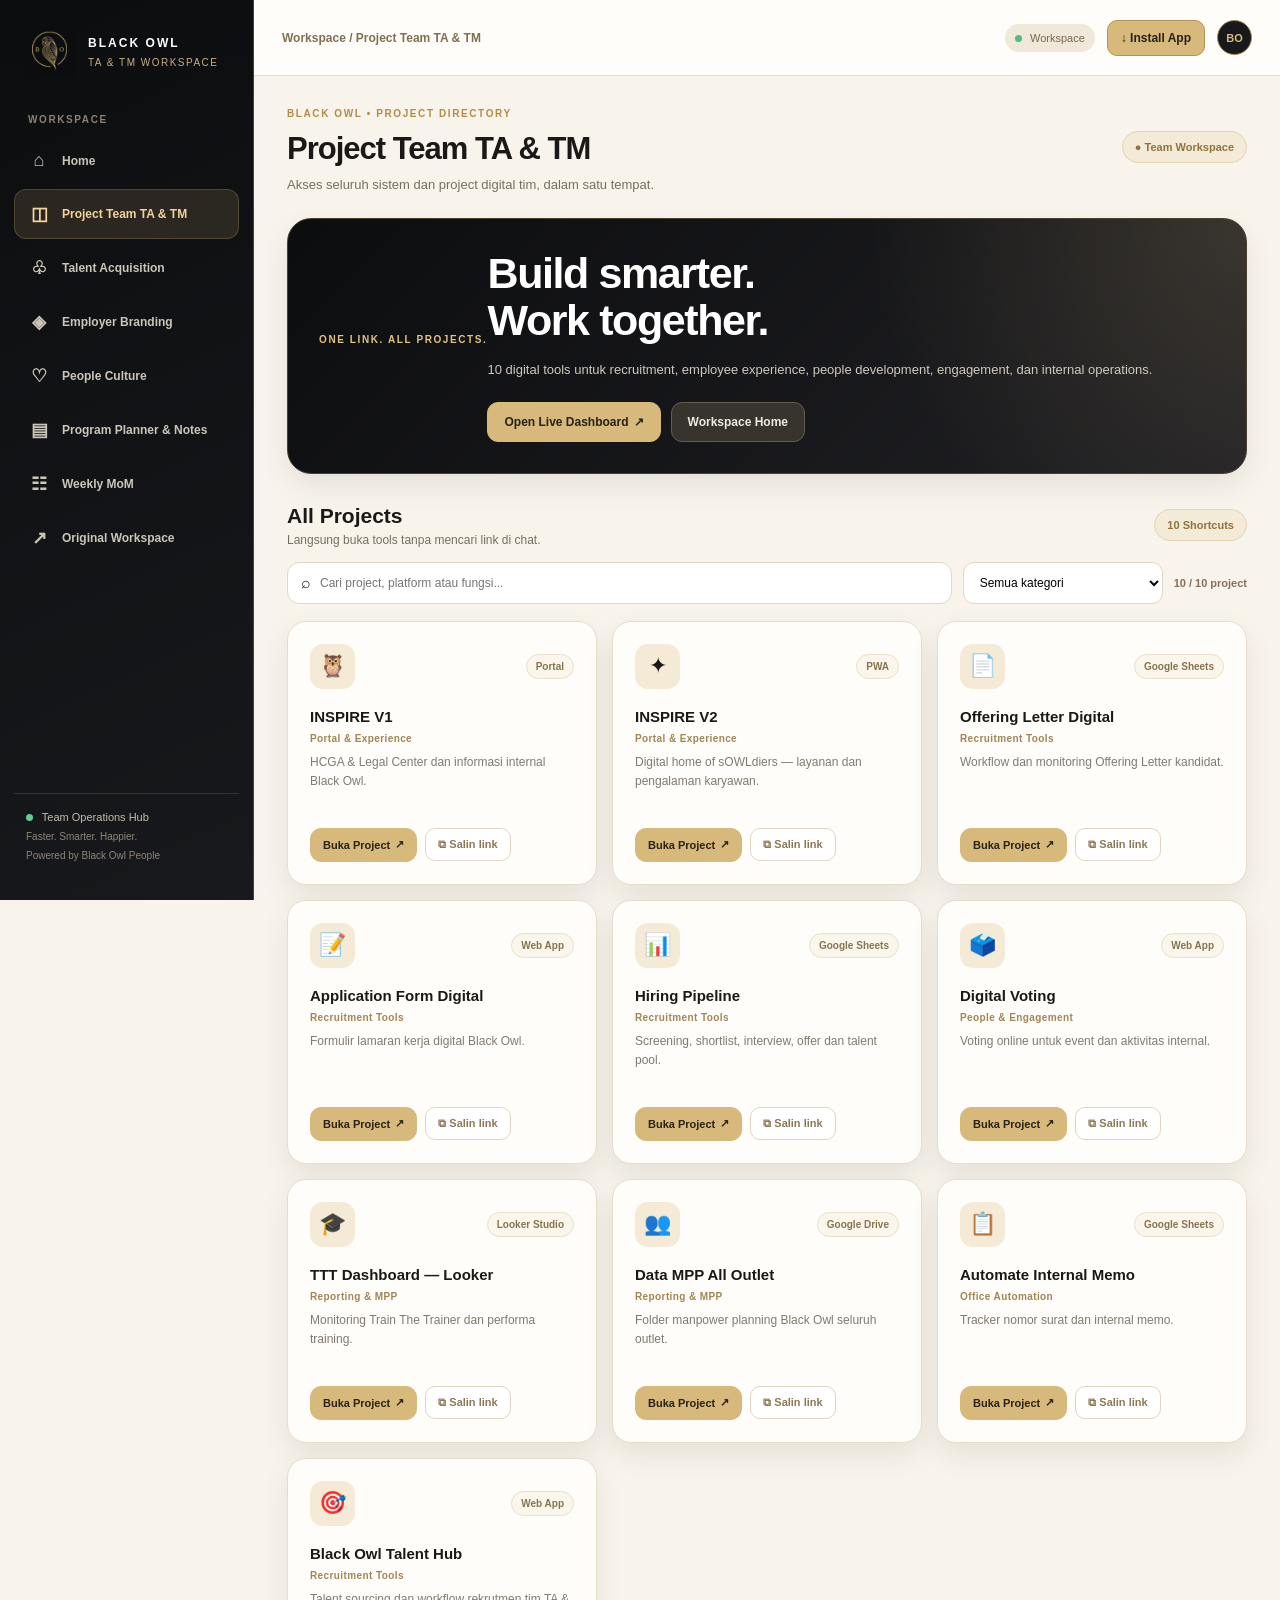
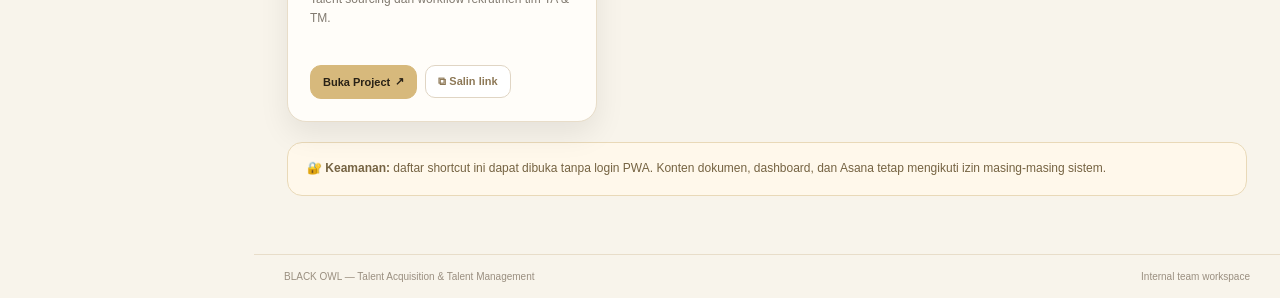
==== index.html @ 55365d6f "Deploy installable Black Owl TA & TM PWA with Project Hub and INSPIRE styling" ====
<!doctype html>
<html lang="id">
<head>
  <meta charset="utf-8">
  <meta name="viewport" content="width=device-width,initial-scale=1,viewport-fit=cover">
  <meta name="theme-color" content="#0C0D0F">
  <meta name="description" content="Black Owl TA & TM — Projects, Dashboard, People & Team Workspace">
  <meta name="robots" content="noindex,nofollow,noarchive">
  <meta name="apple-mobile-web-app-capable" content="yes">
  <meta name="apple-mobile-web-app-status-bar-style" content="black-translucent">
  <meta name="apple-mobile-web-app-title" content="TA & TM">
  <meta name="mobile-web-app-capable" content="yes">
  <title>TA & TM Workspace | Black Owl</title>
  <link rel="manifest" href="./manifest.webmanifest">
  <link rel="icon" type="image/png" sizes="192x192" href="./icon-192.png">
  <link rel="apple-touch-icon" sizes="180x180" href="./icon-180.png">
  <link rel="stylesheet" href="./styles.css">
  <script src="./config.js" defer></script>
  <script src="./app.js" defer></script>
</head>
<body>
  <div id="splash" class="splash" aria-live="polite">
    <img src="./icon-192.png" alt="Black Owl">
    <strong>BLACK OWL</strong>
    <span>TA & TM WORKSPACE</span>
    <div class="splash-loading" aria-hidden="true"></div>
  </div>
  <div id="app" class="app" hidden>
    <aside class="sidebar" aria-label="Navigasi utama">
      <div class="side-brand"><img src="./icon-64.png" alt="Logo Black Owl"><div><strong>BLACK OWL</strong><span>TA & TM WORKSPACE</span></div></div>
      <div class="side-label">WORKSPACE</div>
      <nav id="sideMenu"></nav>
      <div class="side-footer">
        <div class="side-footer-brand"><span class="status-dot"></span> Team Operations Hub</div>
        <small>Faster. Smarter. Happier.</small>
        <small>Powered by Black Owl People</small>
      </div>
    </aside>
    <div class="main-layout">
      <header class="topbar">
        <div class="mobile-title"><img src="./icon-64.png" alt=""><strong>BLACK OWL <em>TA & TM</em></strong></div>
        <div class="breadcrumb" id="breadcrumb">Workspace / Project Team TA & TM</div>
        <div class="header-actions">
          <span class="live-indicator"><span></span> Workspace</span>
          <button type="button" id="installBtn" class="install-button" hidden>↓ Install App</button>
          <button type="button" id="moreBtn" class="circle-button mobile-only" aria-label="Buka semua menu">☰</button>
          <span class="header-avatar" aria-label="Black Owl">BO</span>
        </div>
      </header>
      <main id="content" tabindex="-1"></main>
      <footer class="desktop-footer"><span>BLACK OWL — Talent Acquisition & Talent Management</span><span>Internal team workspace</span></footer>
    </div>
  </div>
  <nav class="bottom-nav" id="bottomNav" aria-label="Navigasi mobile" hidden></nav>
  <div class="mobile-backdrop" id="mobileBackdrop" hidden></div>
  <div class="mobile-drawer" id="mobileDrawer" aria-label="Semua menu" hidden><div class="drawer-head"><b>Menu Workspace</b><button id="closeDrawer" aria-label="Tutup menu">✕</button></div><nav id="drawerMenu"></nav></div>
  <div id="toast" class="toast" hidden role="status"></div>
</body>
</html>
---- styles.css ----
:root{--black:#0c0d0f;--black2:#17191c;--gold:#d7b97c;--gold2:#b89350;--cream:#f8f4eb;--white:#fffdf9;--text:#1a1917;--muted:#756e63;--line:#e8ddc9;--shadow:0 12px 30px rgba(15,14,10,.08);--radius:18px}
*{box-sizing:border-box}
html,body{margin:0;min-height:100%;background:var(--cream);color:var(--text);font-family:Inter,Arial,Helvetica,sans-serif}
[hidden]{display:none!important}button,input,select{font:inherit}button{cursor:pointer}a{color:inherit;text-decoration:none}
button:focus-visible,a:focus-visible,input:focus-visible,select:focus-visible{outline:2px solid var(--gold2);outline-offset:2px}
.app{display:flex;min-height:100vh}
.sidebar{background:linear-gradient(155deg,#0c0d0f,#17191c);width:254px;min-width:254px;color:#fff;display:flex;flex-direction:column;position:sticky;top:0;height:100vh;padding:22px 14px;border-right:1px solid #4c4230}
.side-brand{display:flex;align-items:center;gap:12px;padding:4px 10px 28px}
.side-brand img{width:52px;height:52px;object-fit:contain}
.side-brand strong{display:block;font-size:12px;font-weight:850;letter-spacing:.17em}
.side-brand span{display:block;font-size:10px;letter-spacing:.15em;color:#c6af82;margin-top:7px}
.side-label{color:#8d8271;font-size:10px;font-weight:bold;letter-spacing:.16em;padding:8px 14px 11px}
#sideMenu,#drawerMenu{display:grid;gap:4px}
.nav-link{width:100%;border:1px solid transparent;display:flex;gap:13px;align-items:center;text-align:left;background:none;border-radius:12px;color:#cbc6b8;padding:13px 14px;font-weight:650;font-size:12px}
.nav-link .symbol{font-size:18px;width:20px;text-align:center}
.nav-link:hover,.nav-link.active{background:rgba(215,185,124,.14);border-color:rgba(215,185,124,.22);color:#fff}
.nav-link.active{color:#f2d49c}
.side-footer{margin-top:auto;border-top:1px solid #39332a;padding:17px 12px;color:#c7bda6;display:grid;gap:8px;font-size:11px}
.side-footer small{font-size:10px;color:#8f8679}.status-dot{display:inline-block;width:7px;height:7px;border-radius:50%;background:#60cc91;margin-right:6px}
.main-layout{flex:1;min-width:0;display:flex;flex-direction:column}
.topbar{height:76px;position:sticky;top:0;z-index:30;display:flex;align-items:center;justify-content:space-between;padding:0 28px;gap:16px;background:rgba(255,253,249,.96);backdrop-filter:blur(12px);border-bottom:1px solid var(--line)}
.breadcrumb{color:#806f52;font-size:12px;font-weight:700}
.header-actions{display:flex;align-items:center;gap:12px}
.live-indicator{font-size:11px;color:#78694e;background:#f0e8d9;border-radius:99px;padding:8px 10px}
.live-indicator span{display:inline-block;width:7px;height:7px;background:#4bbd85;border-radius:50%;margin-right:5px}
.install-button{border:1px solid #b49251;background:#d7b97c;color:#282117;padding:10px 13px;border-radius:10px;font-size:12px;font-weight:800}
.header-avatar{background:#17191c;color:var(--gold);border:1px solid #aa8a53;border-radius:50%;width:35px;height:35px;display:grid;place-items:center;font-size:11px;font-weight:800}
#content{width:100%;max-width:1440px;margin:0 auto;padding:32px 33px 58px;min-height:calc(100vh - 140px)}
.section-cap{color:#b28b46;font-size:10px;font-weight:900;letter-spacing:.16em;margin:0 0 12px}
.page-heading{display:flex;align-items:start;justify-content:space-between;gap:20px;margin-bottom:22px}
.page-title{font-size:31px;margin:0 0 8px;letter-spacing:-1px}
.page-copy{margin:0;color:var(--muted);font-size:13px;line-height:1.6}
.tag{color:#91733a;background:#f3ead8;border:1px solid #e4d4b2;font-size:11px;padding:9px 12px;border-radius:99px;white-space:nowrap;font-weight:800}
.hero{background:radial-gradient(circle at 100% 0%,rgba(215,185,124,.16),transparent 38%),linear-gradient(135deg,#0c0d0f,#202024);border-radius:24px;border:1px solid #4a4030;padding:31px;color:#fff;box-shadow:var(--shadow);min-height:225px;display:flex;align-items:center}
.hero .section-cap{color:#e2c383}.hero h1{font-size:clamp(29px,3.8vw,43px);line-height:1.09;letter-spacing:-1.4px;margin:0 0 15px}.hero p{color:#cfc9bd;line-height:1.65;font-size:13px;max-width:690px;margin:0}
.hero-actions{display:flex;flex-wrap:wrap;gap:10px;margin-top:22px}
.button{display:inline-flex;align-items:center;justify-content:center;gap:5px;border:1px solid transparent;border-radius:11px;padding:12px 16px;font-size:12px;font-weight:800;min-height:40px}
.button.primary{color:#282116;background:var(--gold);border-color:var(--gold)}
.button.primary:hover{background:#eacb91}
.button.secondary{color:#f2eadf;background:#37342d;border-color:#675d4e}
.button.light{background:#f1e6d0;color:#624d27;border-color:#e0cfae}
.button.flat{background:#fff;border-color:#ded5c5;color:#6c5836}
.button.small{padding:9px 12px;font-size:11px;min-height:34px}
.block-title{display:flex;align-items:center;justify-content:space-between;gap:20px;margin:30px 0 15px}.block-title h2{font-size:21px;margin:0 0 5px}.block-title p{color:var(--muted);font-size:12px;margin:0}
.project-grid{display:grid;grid-template-columns:repeat(3,minmax(0,1fr));gap:15px}
.project-card,.module-card{background:var(--white);border:1px solid var(--line);border-radius:19px;box-shadow:var(--shadow)}
.project-card{padding:22px;display:flex;flex-direction:column;min-height:264px}
.project-head{display:flex;align-items:center;justify-content:space-between;gap:12px}.project-icon,.mod-icon{width:45px;height:45px;border-radius:13px;background:#f4ead5;display:grid;place-items:center;font-size:22px}
.project-type{font-size:10px;font-weight:800;border:1px solid #eadfca;border-radius:99px;color:#87744e;padding:6px 9px;background:#fbf6ec}
.project-card h3{font-size:15px;margin:18px 0 6px;line-height:1.35}
.project-meta{font-size:10px;color:#a18554;font-weight:800;letter-spacing:.04em}
.project-card p{font-size:12px;line-height:1.6;color:#817a70;flex:1;margin:9px 0 17px}
.project-actions{display:flex;align-items:center;gap:8px;flex-wrap:wrap}
.copy-btn{border:1px solid #e0d5c4;background:#fff;border-radius:10px;padding:9px 12px;font-weight:700;color:#8d7856;font-size:11px}
.module-grid{display:grid;grid-template-columns:repeat(2,minmax(0,1fr));gap:14px}
.module-card{text-align:left;padding:22px;min-height:185px;transition:transform .15s,border-color .15s}
.module-card:hover,.project-card:hover{border-color:#cba56c}
.module-card h3{font-size:16px;margin:15px 0 8px}.module-card p{font-size:12px;color:#817a70;margin:0 0 15px}.mod-foot{font-size:11px;color:#b28b46;font-weight:800}
.filterbar{display:flex;align-items:center;gap:11px;flex-wrap:wrap;margin-bottom:17px}
.search-wrap{display:flex;align-items:center;gap:9px;background:#fff;border:1px solid #e1d7c8;border-radius:12px;padding:0 13px;flex:1;min-width:220px}
.search-wrap input{width:100%;border:0;background:none;padding:13px 0;outline:0;font-size:12px}
#categoryFilter{border:1px solid #e1d7c8;background:#fff;border-radius:11px;padding:12px;font-size:12px;min-width:200px}
#filterCount{color:#83715a;font-size:11px;font-weight:800}
.info-band{padding:16px 19px;border:1px solid #e9d9b8;border-radius:15px;background:#fff8eb;color:#756342;font-size:12px;line-height:1.65;margin-top:20px}
.embed-card{background:#fff;border:1px solid var(--line);border-radius:18px;overflow:hidden;box-shadow:var(--shadow)}
.embed-bar{display:flex;justify-content:space-between;align-items:center;gap:13px;flex-wrap:wrap;padding:14px 18px;border-bottom:1px solid var(--line)}
.embed-actions{display:flex;gap:9px;flex-wrap:wrap}
.embed-shell{overflow-x:auto;background:#141518}.embed-shell iframe{width:100%;min-width:900px;height:850px;border:0;display:block}
.embed-note{padding:13px 18px;font-size:11px;color:#847765;line-height:1.6}
.launch-card{max-width:920px;padding:34px;background:#fff;border:1px solid var(--line);border-radius:22px;box-shadow:var(--shadow)}
.launch-icon{font-size:37px;width:68px;height:68px;background:#f3ead7;border-radius:20px;display:grid;place-items:center}
.launch-card h2{font-size:27px;margin:10px 0}.launch-card p{line-height:1.7;color:#756e63;font-size:13px}.launch-meta{border-top:1px solid var(--line);padding-top:16px;margin-top:22px;color:#8b7b60;font-size:11px}
.empty-card{grid-column:1/-1;padding:35px;text-align:center;color:#7c7465;border:1px dashed #d3c6b4;border-radius:17px}
.desktop-footer{padding:16px 30px;color:#9a8f80;display:flex;justify-content:space-between;font-size:10px;border-top:1px solid var(--line)}
.bottom-nav,.mobile-backdrop,.mobile-drawer,.mobile-title,.mobile-only{display:none}
.toast{position:fixed;bottom:22px;left:50%;transform:translateX(-50%);z-index:100;background:#17191c;color:#fff;border:1px solid #b89d62;border-radius:12px;padding:12px 17px;font-size:12px;box-shadow:0 10px 25px #0003}
.splash{position:fixed;z-index:999;inset:0;background:#0c0d0f;color:#fff;display:flex;align-items:center;justify-content:center;flex-direction:column;gap:13px}
.splash img{width:90px;height:90px;object-fit:contain}.splash strong{font-size:25px;letter-spacing:.24em}.splash span{color:#c4ae82;font-size:12px;letter-spacing:.23em}
.splash-loading{height:22px;width:22px;border-radius:50%;border:2px solid #4a402e;border-top-color:#d7b97c;animation:spin .8s linear infinite}
@keyframes spin{to{transform:rotate(360deg)}}
@media(max-width:1160px){.project-grid{grid-template-columns:repeat(2,minmax(0,1fr))}}
@media(max-width:850px){
 .sidebar{display:none}.topbar{height:62px;padding:0 15px}.breadcrumb,.live-indicator,.header-avatar{display:none}
 .mobile-title{display:flex;align-items:center;gap:9px}.mobile-title img{width:34px;height:34px}.mobile-title strong{font-size:12px}.mobile-title em{font-style:normal;color:#b08b4b}
 .mobile-only{display:inline-grid;place-items:center;border:1px solid #ded0bc;border-radius:10px;padding:10px;background:#f5ecdc}
 #content{padding:20px 15px 110px}.page-title{font-size:25px}.page-heading{flex-direction:column;gap:8px}
 .hero{padding:25px 19px;border-radius:20px;min-height:210px}.hero h1{font-size:31px}
 .project-grid{grid-template-columns:1fr}.module-grid{grid-template-columns:1fr}.project-card{min-height:230px}
 .bottom-nav{display:flex;position:fixed;z-index:50;left:0;right:0;bottom:0;background:rgba(255,253,249,.97);border-top:1px solid var(--line);height:calc(66px + env(safe-area-inset-bottom,0px));padding:5px 3px env(safe-area-inset-bottom,0px)}
 .bottom-item{flex:1;background:none;border:none;color:#857c70;font-size:9px;font-weight:800;border-radius:10px}
 .bottom-item.active{background:#f3e8d0;color:#533e22}.b-icon{font-size:21px;display:block;margin-bottom:3px}
 .mobile-backdrop{position:fixed;z-index:60;inset:0;background:rgba(0,0,0,.54)}
 .mobile-drawer{position:fixed;z-index:65;right:0;top:0;bottom:0;width:min(320px,88vw);padding:22px 14px;background:#0e1012;color:#fff;box-shadow:-15px 0 60px #0005;overflow:auto}
 .drawer-head{display:flex;align-items:center;justify-content:space-between;padding:0 12px 15px;border-bottom:1px solid #37322b;margin-bottom:10px}
 .drawer-head button{background:#28231c;border:0;color:#fff;padding:10px 12px;border-radius:10px}
 .desktop-footer{display:none}.embed-shell iframe{min-width:750px}
}
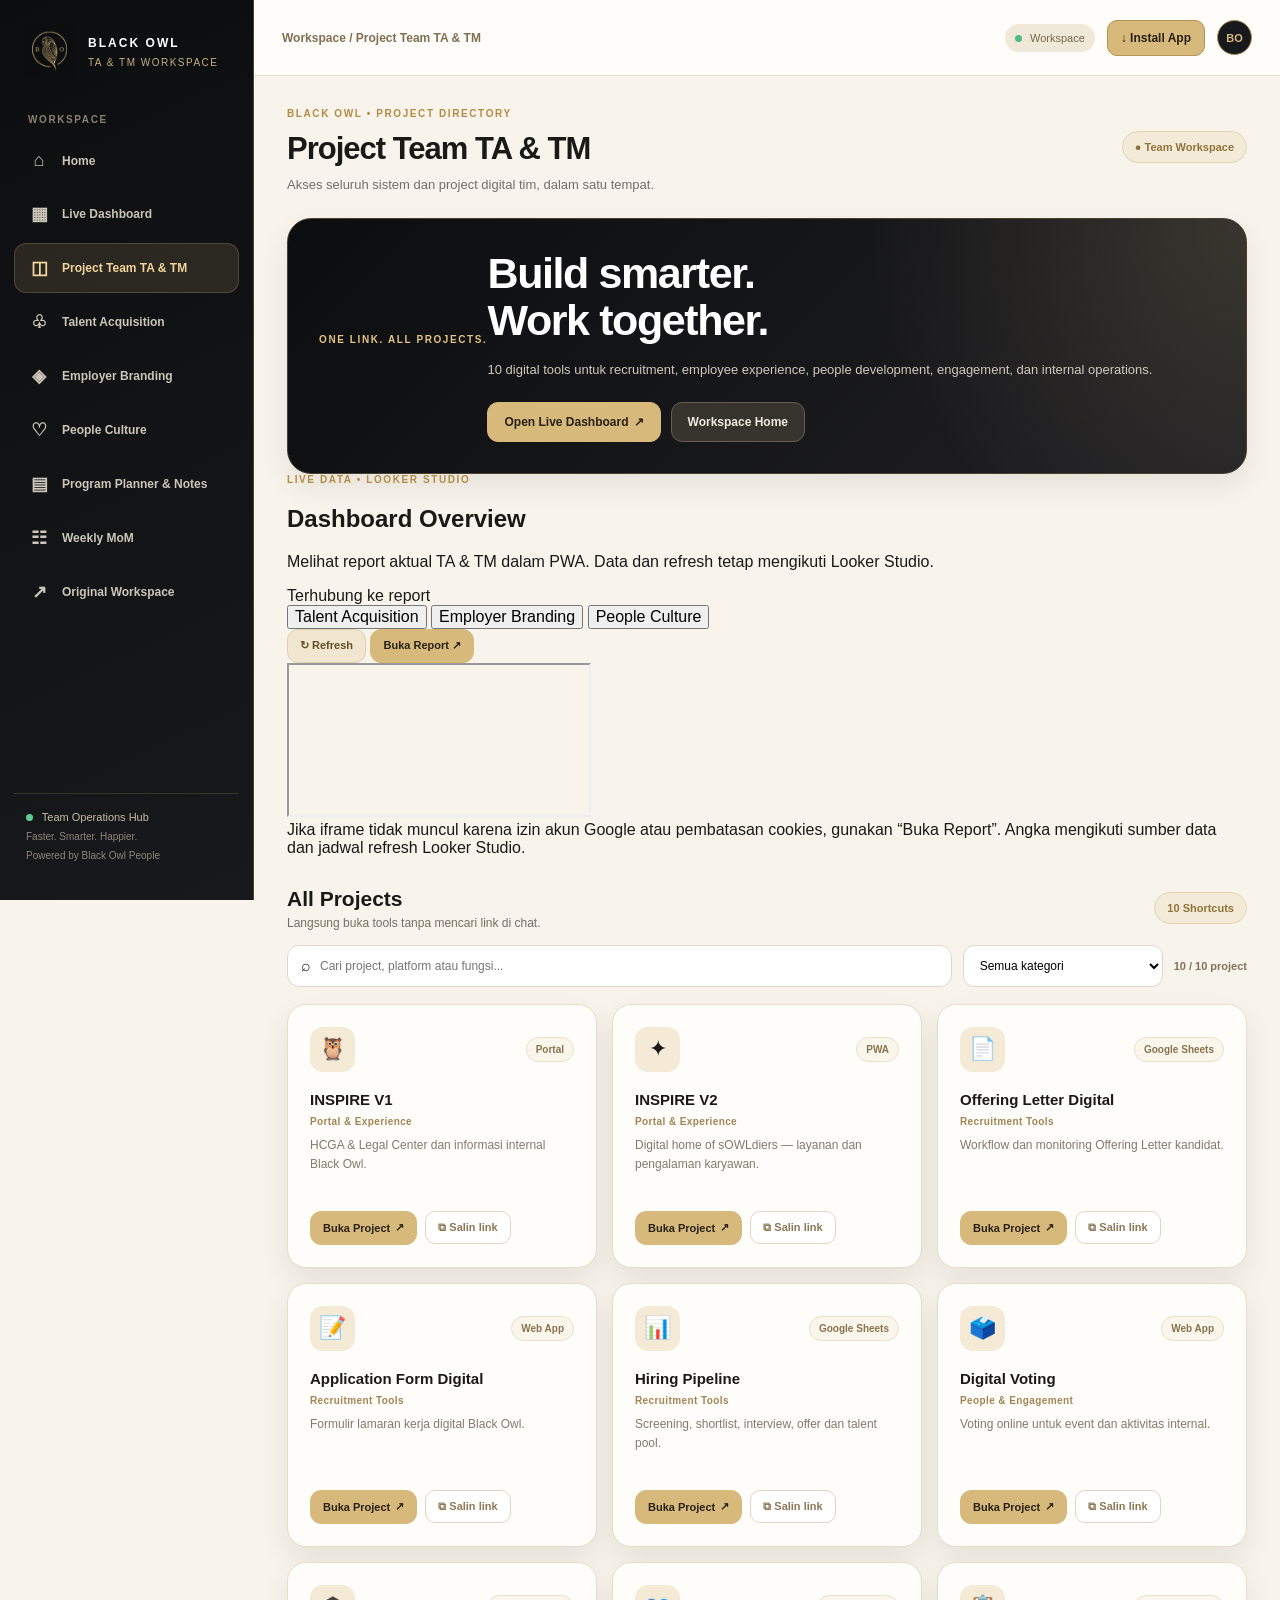
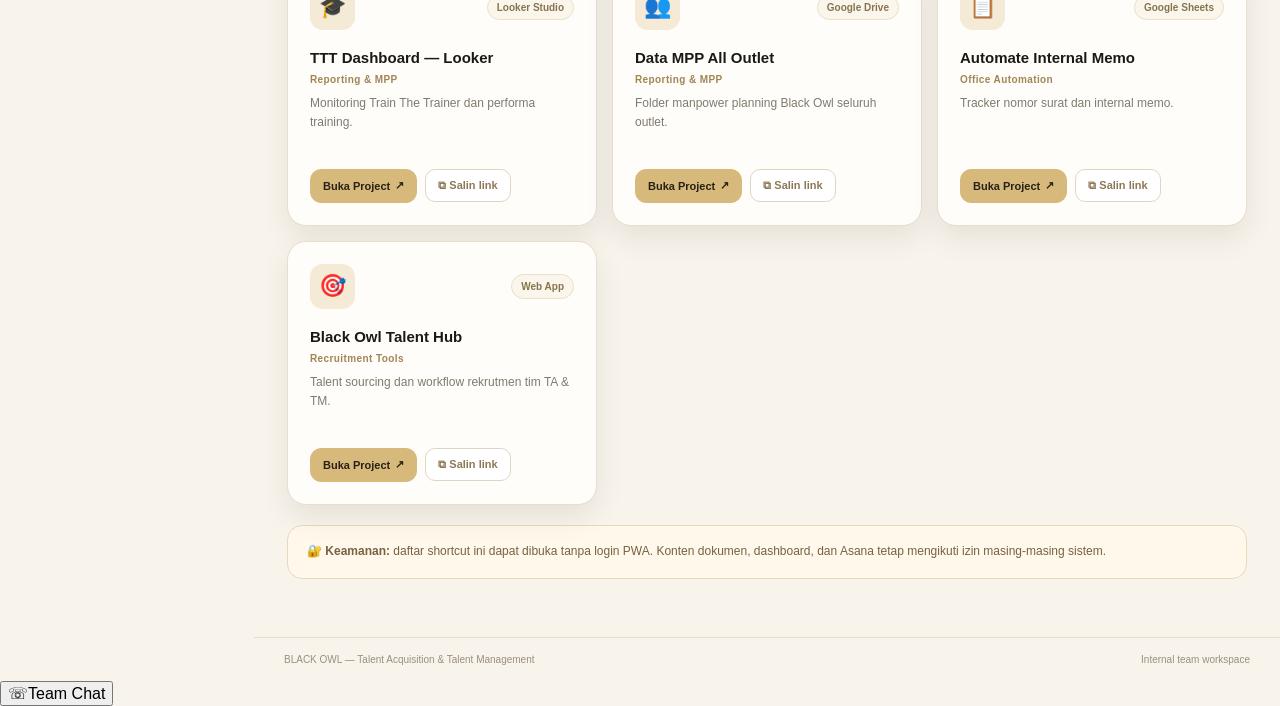
==== commit fe3a6d72: "Add floating messenger-style chat panel to Black Owl PWA" ====
--- a/index.html
+++ b/index.html
@@ -55,5 +55,26 @@
   <div class="mobile-backdrop" id="mobileBackdrop" hidden></div>
   <div class="mobile-drawer" id="mobileDrawer" aria-label="Semua menu" hidden><div class="drawer-head"><b>Menu Workspace</b><button id="closeDrawer" aria-label="Tutup menu">✕</button></div><nav id="drawerMenu"></nav></div>
   <div id="toast" class="toast" hidden role="status"></div>
+  <button id="chatLauncher" type="button" class="chat-launcher" aria-controls="chatPanel" aria-expanded="false" aria-label="Buka TA & TM Team Chat">
+    <span class="chat-bubble-icon" aria-hidden="true">☏</span><span>Team Chat</span>
+  </button>
+  <section id="chatPanel" class="chat-panel" aria-label="TA & TM Team Chat" hidden>
+    <header class="chat-panel-head">
+      <div class="chat-panel-title"><span class="chat-mini-logo">BO</span><div><b>TA & TM Team Chat</b><small id="chatStatus">Memeriksa koneksi...</small></div></div>
+      <button type="button" id="chatClose" aria-label="Tutup Chat">✕</button>
+    </header>
+    <div id="chatNotConfigured" class="chat-not-configured" hidden>
+      <div class="chat-empty-icon">✉</div>
+      <h3>Team Chat siap dipasang</h3>
+      <p>Mini chat sudah ada di PWA. Untuk saling mengirim pesan antaranggota tim, aktifkan Google Apps Script Team Chat terlebih dahulu.</p>
+      <p class="chat-small">Panduan konfigurasi tersedia di folder <b>chat-backend</b> pada repository GitHub.</p>
+      <a href="https://github.com/boyhcblackowl-coder/BlackOwl-TATM-PWA/tree/main/chat-backend" target="_blank" rel="noopener noreferrer">Lihat panduan aktivasi ↗</a>
+    </div>
+    <iframe id="chatFrame" class="chat-iframe" title="Black Owl TA & TM Team Chat" loading="lazy" hidden></iframe>
+    <div class="chat-panel-footer">
+      <small>Pesan tersimpan di Google Sheets setelah backend diaktifkan.</small>
+      <a id="chatOpen" href="#" target="_blank" rel="noopener noreferrer" hidden>Buka Chat ↗</a>
+    </div>
+  </section>
 </body>
 </html>
--- a/styles.css
+++ b/styles.css
@@ -96,3 +96,5 @@
  .drawer-head button{background:#28231c;border:0;color:#fff;padding:10px 12px;border-radius:10px}
  .desktop-footer{display:none}.embed-shell iframe{min-width:750px}
 }
+
+@media(max-width:850px){.mobile-backdrop:not([hidden]){display:block}.mobile-drawer:not([hidden]){display:block}}
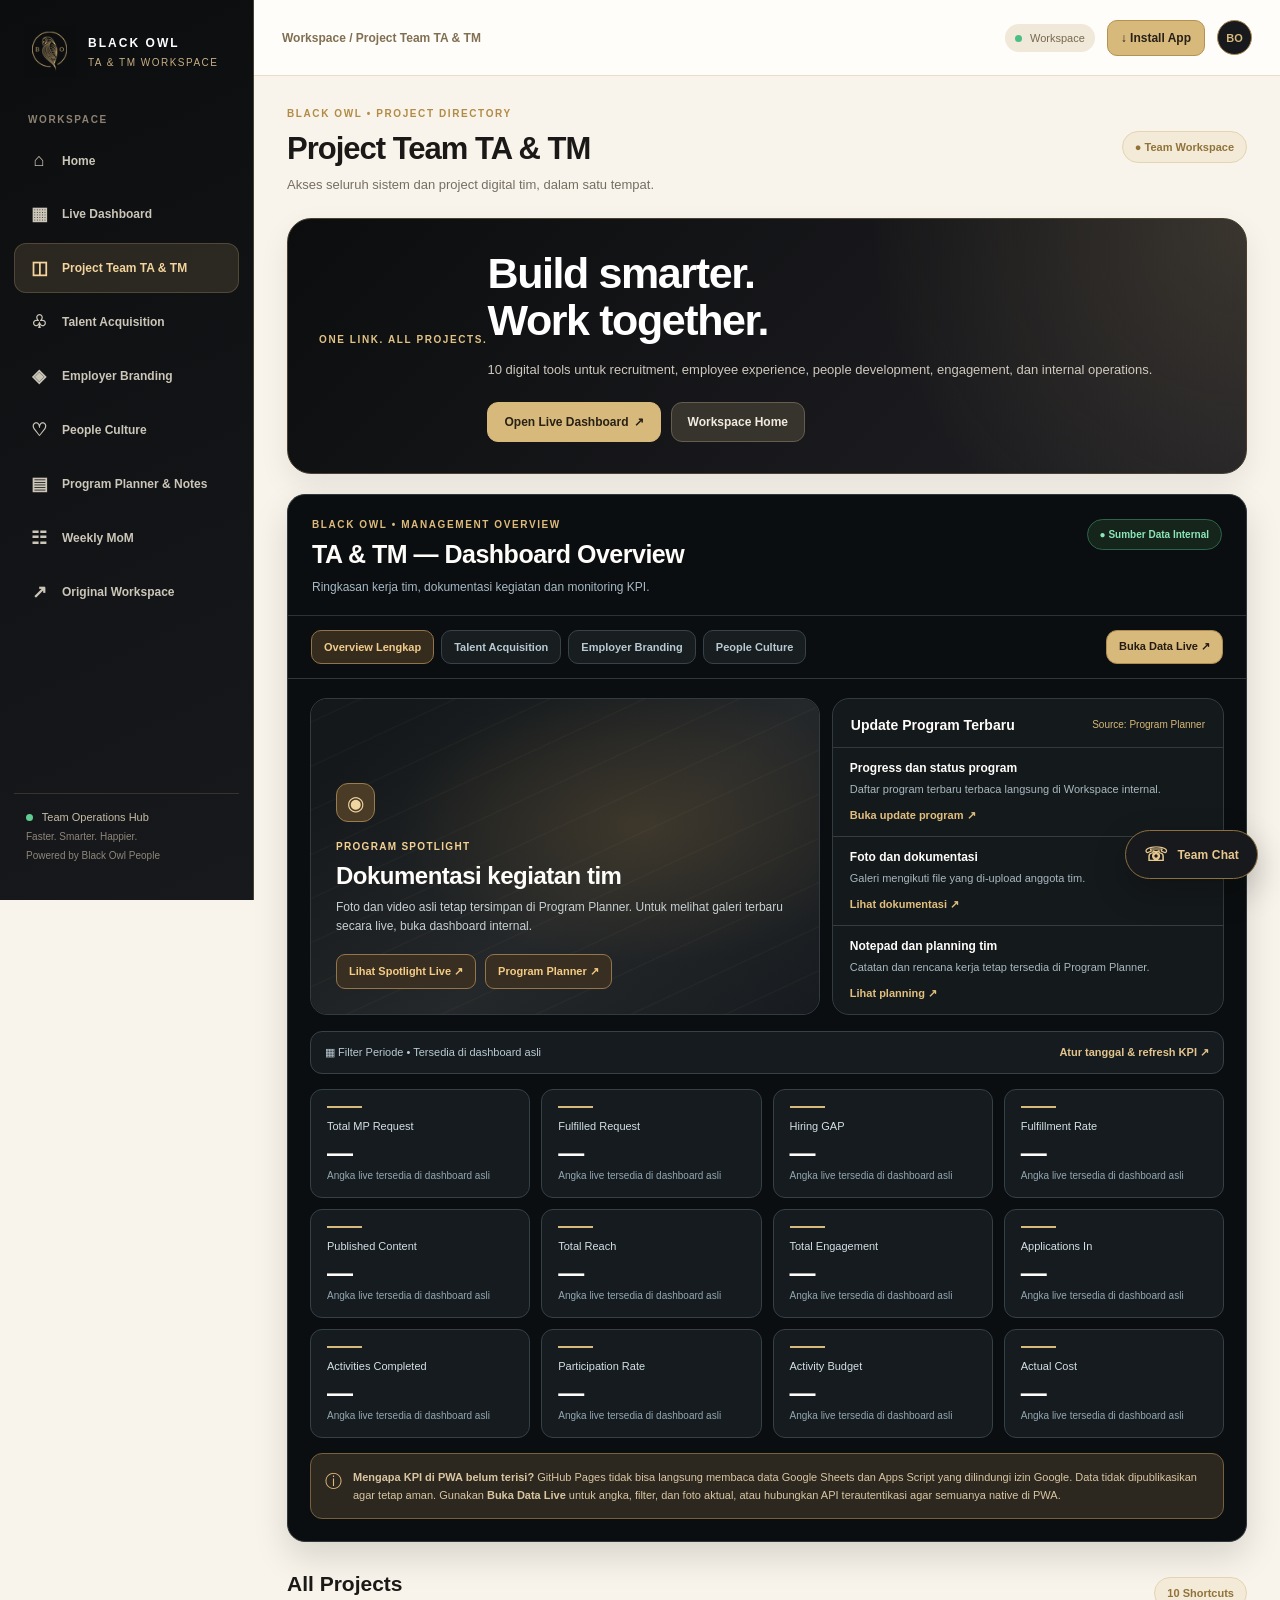
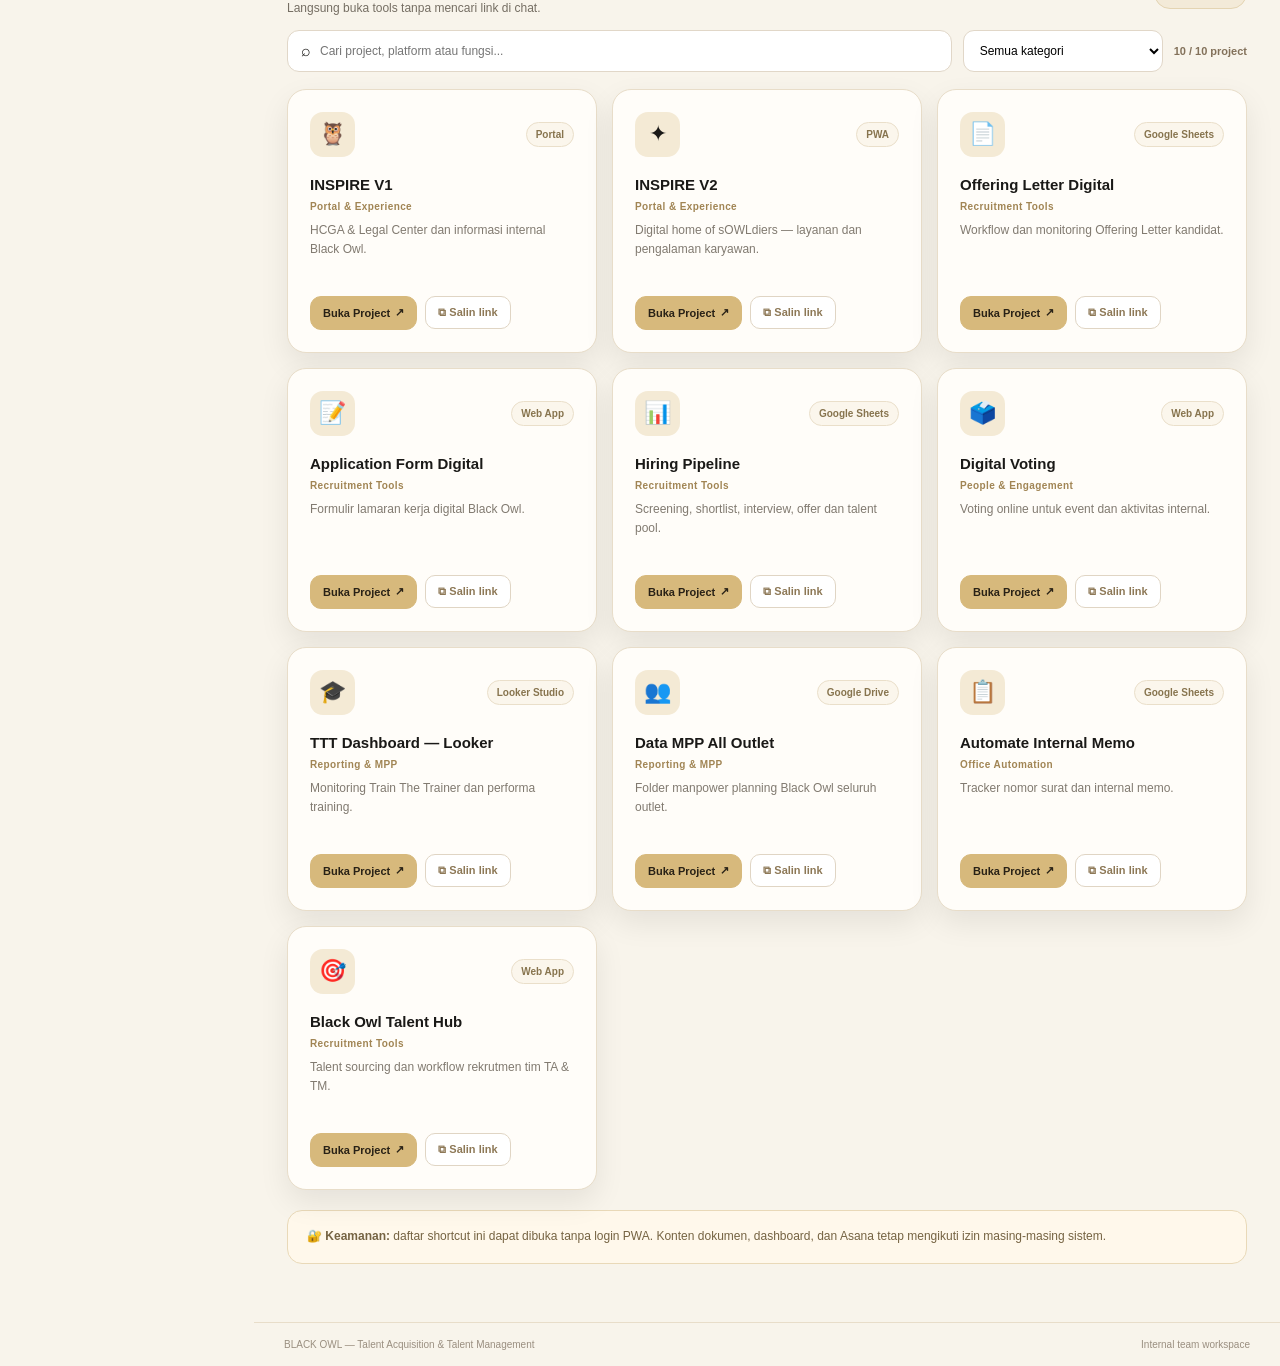
==== commit ff0b2485: "Load Google Identity Services and native dashboard data module" ====
--- a/index.html
+++ b/index.html
@@ -15,7 +15,9 @@
   <link rel="icon" type="image/png" sizes="192x192" href="./icon-192.png">
   <link rel="apple-touch-icon" sizes="180x180" href="./icon-180.png">
   <link rel="stylesheet" href="./styles.css">
+  <script src="https://accounts.google.com/gsi/client" async defer></script>
   <script src="./config.js" defer></script>
+  <script src="./dashboard-live.js" defer></script>
   <script src="./app.js" defer></script>
 </head>
 <body>
--- a/styles.css
+++ b/styles.css
@@ -98,3 +98,158 @@
 }
 
 @media(max-width:850px){.mobile-backdrop:not([hidden]){display:block}.mobile-drawer:not([hidden]){display:block}}
+
+
+/* Black Owl Enterprise: embedded live overview */
+.live-overview{background:#fffdf9;border:1px solid var(--line);border-radius:20px;overflow:hidden;box-shadow:var(--shadow);margin:23px 0 27px}
+.live-top{display:flex;justify-content:space-between;align-items:start;gap:14px;padding:22px 23px 12px}
+.live-top .section-cap{margin-bottom:8px}.live-top h2{margin:0 0 7px;font-size:21px;color:#1d1d1b}
+.live-top p{margin:0;font-size:12px;line-height:1.6;color:#827768}
+.live-pill{white-space:nowrap;border:1px solid #c9dfcc;background:#ecf7ee;border-radius:99px;color:#34714b;font-size:10px;font-weight:bold;padding:8px 10px}
+.live-pill i{display:inline-block;width:7px;height:7px;background:#48b375;border-radius:50%;margin-right:5px}
+.live-controls{display:flex;gap:14px;flex-wrap:wrap;align-items:center;justify-content:space-between;padding:12px 22px 17px}
+.live-tabs{display:flex;flex-wrap:wrap;gap:7px}.live-tab{border:1px solid #dfd2b8;background:#f8f3e9;border-radius:9px;padding:10px 12px;font-size:11px;font-weight:800;color:#766c5c}
+.live-tab.active{background:#25211b;color:#e9ce97;border-color:#8a7450}
+.live-actions{display:flex;gap:7px;align-items:center}
+.live-frame-scroll{background:#131519;overflow:auto;overscroll-behavior-x:contain;max-width:100%}
+.live-frame-scroll iframe{display:block;border:0;width:100%;min-width:900px;height:820px;background:#141619}
+.live-overview.compact .live-frame-scroll iframe{height:550px}
+.live-caption{font-size:11px;color:#847b6d;line-height:1.6;padding:13px 22px;border-top:1px solid var(--line)}
+
+/* Fixed messenger-style team-chat popup */
+.chat-launcher{position:fixed;right:22px;bottom:21px;z-index:89;display:inline-flex;align-items:center;justify-content:center;gap:9px;padding:14px 18px;border-radius:100px;border:1px solid #8e703e;background:#17191c;color:#e8c88e;box-shadow:0 12px 34px rgba(0,0,0,.24);font-size:12px;font-weight:850;letter-spacing:.01em}
+.chat-launcher:hover{background:#272727}
+.chat-bubble-icon{font-size:19px;line-height:1}
+.chat-panel{position:fixed;right:21px;bottom:84px;z-index:90;width:min(380px,calc(100vw - 30px));height:min(570px,calc(100dvh - 105px));background:#101316;color:#fff;border:1px solid #6b583c;border-radius:18px;box-shadow:0 20px 60px rgba(0,0,0,.35);overflow:hidden;display:flex;flex-direction:column}
+.chat-panel-head{display:flex;align-items:center;justify-content:space-between;gap:10px;padding:14px 15px;background:#161a1d;border-bottom:1px solid #34302a}
+.chat-panel-title{display:flex;gap:10px;align-items:center;min-width:0}.chat-panel-title b{font-size:13px}.chat-panel-title small{display:block;font-size:10px;color:#c8b690;margin-top:5px}
+.chat-mini-logo{display:grid;place-items:center;flex:none;width:35px;height:35px;background:#272117;color:#dfbd80;font-weight:bold;font-size:11px;border-radius:50%;border:1px solid #756343}
+#chatClose{border:1px solid #3a3f42;background:#272a2d;color:#e2dace;border-radius:9px;width:32px;height:32px;flex:none}
+.chat-not-configured{flex:1;padding:28px 24px;display:flex;align-items:center;justify-content:center;flex-direction:column;text-align:center}
+.chat-empty-icon{font-size:35px;color:#d6b980;margin-bottom:10px}
+.chat-not-configured h3{font-size:18px;margin:0 0 10px}
+.chat-not-configured p{color:#a5b0b8;font-size:12px;line-height:1.7}
+.chat-not-configured a{color:#e0bc7e;font-weight:700;font-size:12px}
+.chat-not-configured .chat-small{font-size:11px}
+.chat-iframe{width:100%;flex:1;min-height:0;border:0;background:#111416}
+.chat-panel-footer{background:#171b1e;padding:11px 15px;border-top:1px solid #333b40;display:flex;gap:9px;align-items:center;justify-content:space-between}
+.chat-panel-footer small{font-size:10px;line-height:1.4;color:#9ca8ae}
+.chat-panel-footer a{color:#e5c385;font-size:11px;font-weight:800;white-space:nowrap}
+@media(max-width:850px){
+ .live-top{padding:17px 15px 10px;flex-direction:column}.live-controls{padding:10px 15px 14px}
+ .live-pill{display:none}.live-tab{font-size:10px;padding:8px}.live-frame-scroll iframe{min-width:760px;height:750px}
+ .live-overview.compact .live-frame-scroll iframe{height:490px}
+ .chat-launcher{bottom:calc(78px + env(safe-area-inset-bottom,0px));right:14px;padding:12px 15px}
+ .chat-panel{bottom:calc(140px + env(safe-area-inset-bottom,0px));right:10px;height:min(580px,calc(100dvh - 155px));width:min(380px,calc(100vw - 20px))}
+}
+
+
+/* Overview V3: original Black Owl dashboard presentation */
+.bo-overview{background:#0b0d0e;border:1px solid #373b3d;color:#fffdf7;border-radius:18px}
+.bo-overview-head{padding:22px 24px 17px;display:flex;justify-content:space-between;gap:18px;align-items:start;border-bottom:1px solid #303537}
+.bo-overview-head .section-cap{color:#d7b97c;margin-bottom:9px}
+.bo-overview-head h2{font-size:24px;font-weight:850;margin:0 0 9px;letter-spacing:-.4px}
+.bo-overview-head p{margin:0;font-size:12px;color:#a9b8c0;line-height:1.65}
+.bo-overview-tag{font-size:10px;font-weight:800;color:#cfe7d9;background:#11281d;border:1px solid #24533a;padding:9px 12px;border-radius:40px;white-space:nowrap}
+.bo-overview-controls{padding:15px 23px;display:flex;justify-content:space-between;align-items:center;flex-wrap:wrap;gap:12px}
+.bo-overview .live-tabs{display:flex;gap:7px;flex-wrap:wrap}
+.bo-overview .live-tab{border:1px solid #3c4347;background:#181d20;color:#bccad1;font-size:11px;padding:10px 12px;border-radius:10px}
+.bo-overview .live-tab.active{background:#3c3221;color:#f5d7a2;border-color:#8a7148}
+.bo-overview .button.light{color:#dce6e9;background:#192024;border-color:#374248}
+.bo-overview .button.primary{color:#18140f;background:#d7b97c;border-color:#bb995e}
+.bo-overview-iframe-viewport{background:#07090a;position:relative;overflow:hidden;min-height:100px;height:1260px}
+.bo-overview-iframe-viewport iframe{border:0;display:block;max-width:none;height:1260px;background:#07090a}
+.bo-overview.original-mode .bo-overview-iframe-viewport iframe{width:calc(100% + 270px);transform:translateX(-270px)}
+.bo-overview.looker-mode .bo-overview-iframe-viewport{overflow-x:auto;height:970px}
+.bo-overview.looker-mode .bo-overview-iframe-viewport iframe{width:100%;min-width:900px;height:970px;transform:none}
+.bo-overview.compact .bo-overview-iframe-viewport{height:740px}
+.bo-overview.compact .bo-overview-iframe-viewport iframe{height:740px}
+.bo-overview.compact.looker-mode .bo-overview-iframe-viewport{height:625px}
+.bo-overview.compact.looker-mode .bo-overview-iframe-viewport iframe{height:625px}
+.bo-overview-help{padding:13px 22px 17px;border-top:1px solid #373e40;color:#abc0c8;font-size:11px;line-height:1.65;display:grid;gap:5px}
+.bo-overview-help b{color:#e2bd7c}
+@media(max-width:850px){
+  .bo-overview-head{padding:17px 15px 14px;display:block}
+  .bo-overview-head h2{font-size:21px}
+  .bo-overview-tag{display:inline-block;margin-top:12px}
+  .bo-overview-controls{padding:12px 13px}
+  .bo-overview .live-tab{font-size:10px;padding:8px 9px}
+  .bo-overview-iframe-viewport{height:1080px}
+  .bo-overview-iframe-viewport iframe{height:1080px}
+  .bo-overview.original-mode .bo-overview-iframe-viewport{overflow-x:auto}
+  .bo-overview.original-mode .bo-overview-iframe-viewport iframe{transform:none;width:100%;min-width:0}
+  .bo-overview.compact .bo-overview-iframe-viewport,.bo-overview.compact .bo-overview-iframe-viewport iframe{height:560px}
+  .bo-overview.looker-mode .bo-overview-iframe-viewport iframe{min-width:760px}
+  .bo-overview-help{padding:13px 15px}
+}
+
+
+/* Protected data dashboard: native design without prohibited third-party Apps Script iframe */
+.bo-view{background:#0b0e10;color:#fffdf9;border:1px solid #30383c;box-shadow:0 15px 35px #0002;border-radius:18px;overflow:hidden;margin:20px 0 28px}
+.bo-view *{box-sizing:border-box}
+.bo-view-head{display:flex;justify-content:space-between;align-items:start;gap:15px;padding:24px 24px 19px;border-bottom:1px solid #2b3336}
+.bo-view-head .section-cap{color:#ddba7b;margin-bottom:10px}
+.bo-view-head h2{font-size:25px;line-height:1.15;letter-spacing:-.5px;margin:0 0 9px}
+.bo-view-head p{font-size:12px;color:#a7b8c3;line-height:1.5;margin:0}
+.bo-view-status{font-size:10px;color:#8ce6b6;font-weight:800;background:#15251c;border:1px solid #2b6448;border-radius:30px;padding:9px 12px;white-space:nowrap}
+.bo-view-tabs{padding:14px 23px;display:flex;align-items:center;justify-content:space-between;gap:11px;flex-wrap:wrap;border-bottom:1px solid #30383c}
+.bo-view .live-tabs{display:flex;gap:7px;flex-wrap:wrap}
+.bo-view .live-tab{background:#181d20;color:#b8c9d2;border:1px solid #384349;border-radius:10px;font-size:11px;font-weight:750;padding:10px 12px}
+.bo-view .live-tab.active{background:#362c1e;color:#f0cb8b;border-color:#917449}
+.bo-view .button.primary{background:#d7b97c;border-color:#ad8b52;color:#251b12}
+.bo-view .button.light{background:#202a30;border-color:#34424b;color:#d8e7ef}
+.bo-native-content{padding:0 22px 22px}
+.bo-native-columns{display:grid;grid-template-columns:1.58fr 1fr;gap:12px;margin-top:19px}
+.bo-native-spotlight,.bo-native-updates{min-width:0;border:1px solid #323b40;background:#14191c;border-radius:17px;overflow:hidden}
+.bo-native-photo{min-height:315px;height:100%;background:radial-gradient(ellipse at 65% 40%,#53452d8b,transparent 52%),linear-gradient(140deg,#14181a 12%,#25282a 57%,#171b1f);display:flex;align-items:flex-end;position:relative}
+.bo-native-photo:after{content:"";position:absolute;inset:0;background:repeating-linear-gradient(-25deg,transparent 0,transparent 38px,#ddb87508 39px,#ddb87508 40px);pointer-events:none}
+.bo-native-photo-inner{position:relative;z-index:1;width:100%;padding:25px}
+.bo-photo-mark{width:39px;height:39px;display:grid;place-items:center;background:#493b26;color:#f1d5a0;border:1px solid #9b7d4c;border-radius:12px;margin-bottom:14px;font-size:20px}
+.bo-mini-tag{color:#f3d193;font-size:10px;letter-spacing:.13em;font-weight:850}
+.bo-native-photo h3{font-size:24px;letter-spacing:-.5px;margin:8px 0}
+.bo-native-photo p{max-width:550px;color:#c7d0d2;line-height:1.6;font-size:12px;margin:0}
+.bo-action-row{display:flex;flex-wrap:wrap;gap:9px;margin-top:17px}
+.bo-action-row a{font-size:11px;font-weight:800;border:1px solid #95764a;background:#382e22;color:#f4cc84;border-radius:9px;padding:10px 12px}
+.bo-native-updates-title{padding:18px 18px 14px;display:flex;justify-content:space-between;align-items:center;gap:8px;border-bottom:1px solid #333a3c}
+.bo-native-updates-title h3{font-size:14px;margin:0}.bo-native-updates-title span{font-size:10px;color:#d6b878}
+.bo-update-row{padding:13px 17px;border-bottom:1px solid #353d40}
+.bo-update-row:last-child{border:0}.bo-update-row b{display:block;font-size:12px}
+.bo-update-row p{font-size:11px;color:#a8b8c0;line-height:1.45;margin:7px 0}
+.bo-update-row a{color:#e2bf7e;font-weight:800;font-size:11px}
+.bo-period-info{margin-top:16px;border:1px solid #364248;border-radius:12px;background:#151b1e;padding:14px;display:flex;justify-content:space-between;align-items:center;gap:10px;flex-wrap:wrap}
+.bo-period-info span{font-size:11px;color:#b9cbd2}
+.bo-period-info a{color:#e3c48d;font-size:11px;font-weight:800}
+.bo-kpi-grid{display:grid;grid-template-columns:repeat(4,minmax(0,1fr));gap:11px;margin-top:15px}
+.bo-kpi-card{min-width:0;min-height:105px;padding:16px;border:1px solid #354047;background:#151b1e;border-radius:12px;display:flex;flex-direction:column}
+.bo-kpi-card:before{content:"";display:block;width:35px;height:2px;background:#d7b97c;margin-bottom:12px}
+.bo-kpi-card span{font-size:11px;color:#d4e0e6}
+.bo-kpi-card strong{font-size:26px;margin:8px 0 4px;color:#fffdf9;line-height:1}
+.bo-kpi-card small{font-size:10px;color:#91a7b2}
+.bo-connect-note{margin-top:15px;display:flex;gap:11px;align-items:start;color:#d9c6a1;border:1px solid #76603e;background:#2c271f;border-radius:12px;font-size:11px;padding:14px;line-height:1.65}
+.bo-connect-icon{font-size:17px;color:#e1bb7a}
+.bo-looker-controls{display:flex;align-items:center;justify-content:space-between;padding:12px 18px;border-bottom:1px solid #374047}
+.bo-looker-controls b{font-size:12px;color:#c7d4d8}
+.bo-view .live-frame-scroll{background:#111418;overflow:auto}
+.bo-view .live-frame-scroll iframe{display:block;width:100%;min-width:900px;height:800px;border:0}
+.bo-view.compact .bo-native-columns{grid-template-columns:1.3fr 1fr}
+.bo-view.compact .bo-native-photo{min-height:285px}
+.bo-view.compact .bo-kpi-grid{grid-template-columns:repeat(4,minmax(0,1fr))}
+@media(max-width:1160px){
+ .bo-kpi-grid{grid-template-columns:repeat(3,minmax(0,1fr))}
+ .bo-view.compact .bo-kpi-grid{grid-template-columns:repeat(2,minmax(0,1fr))}
+}
+@media(max-width:850px){
+ .bo-view-head{padding:19px 15px 14px;display:block}
+ .bo-view-head h2{font-size:21px}
+ .bo-view-status{display:inline-block;margin-top:11px}
+ .bo-view-tabs{padding:12px;align-items:start}
+ .bo-view .live-tab{font-size:10px;padding:8px 9px}
+ .bo-native-content{padding:0 11px 13px}
+ .bo-native-columns,.bo-view.compact .bo-native-columns{grid-template-columns:1fr}
+ .bo-native-photo,.bo-view.compact .bo-native-photo{min-height:290px}
+ .bo-kpi-grid,.bo-view.compact .bo-kpi-grid{grid-template-columns:repeat(2,minmax(0,1fr));gap:9px}
+ .bo-kpi-card{padding:12px;min-height:100px}
+ .bo-period-info{align-items:start;display:grid}
+ .bo-view .live-frame-scroll iframe{min-width:740px}
+ .bo-view .live-caption{padding:13px}
+}
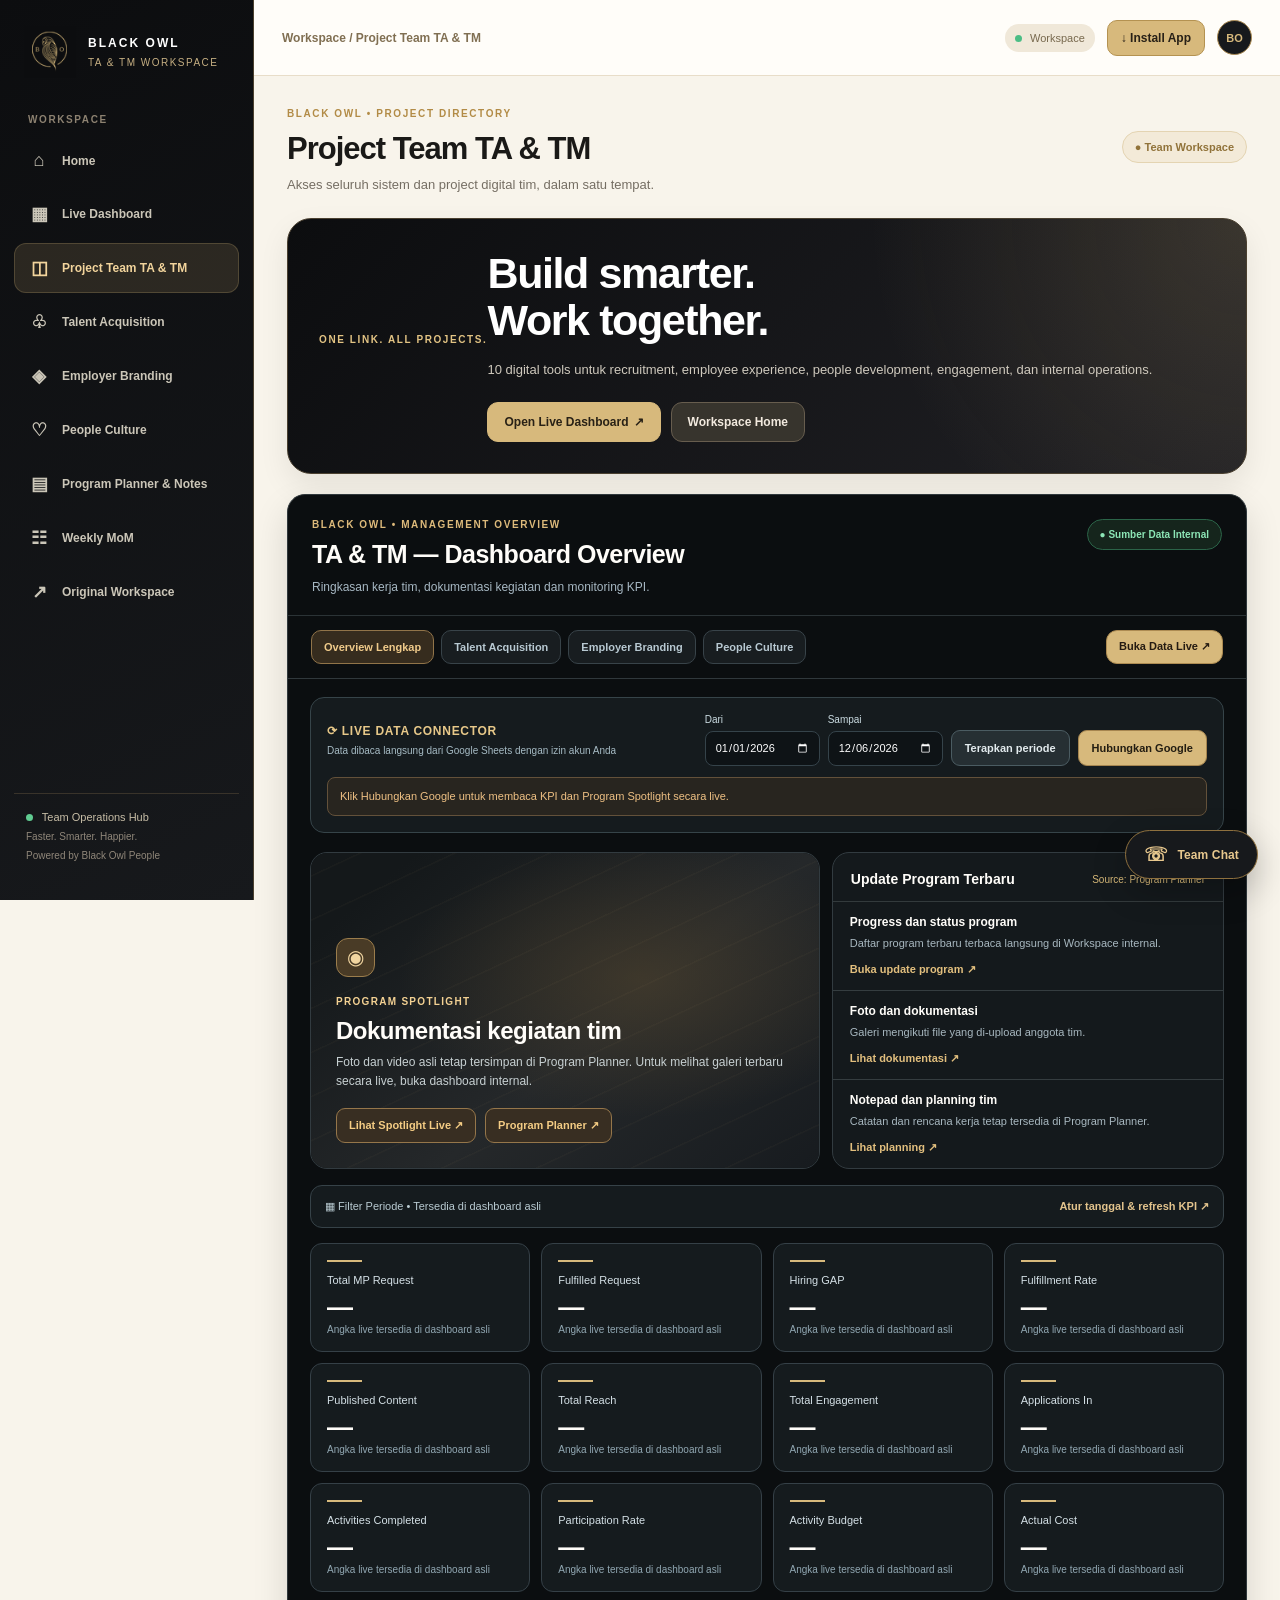
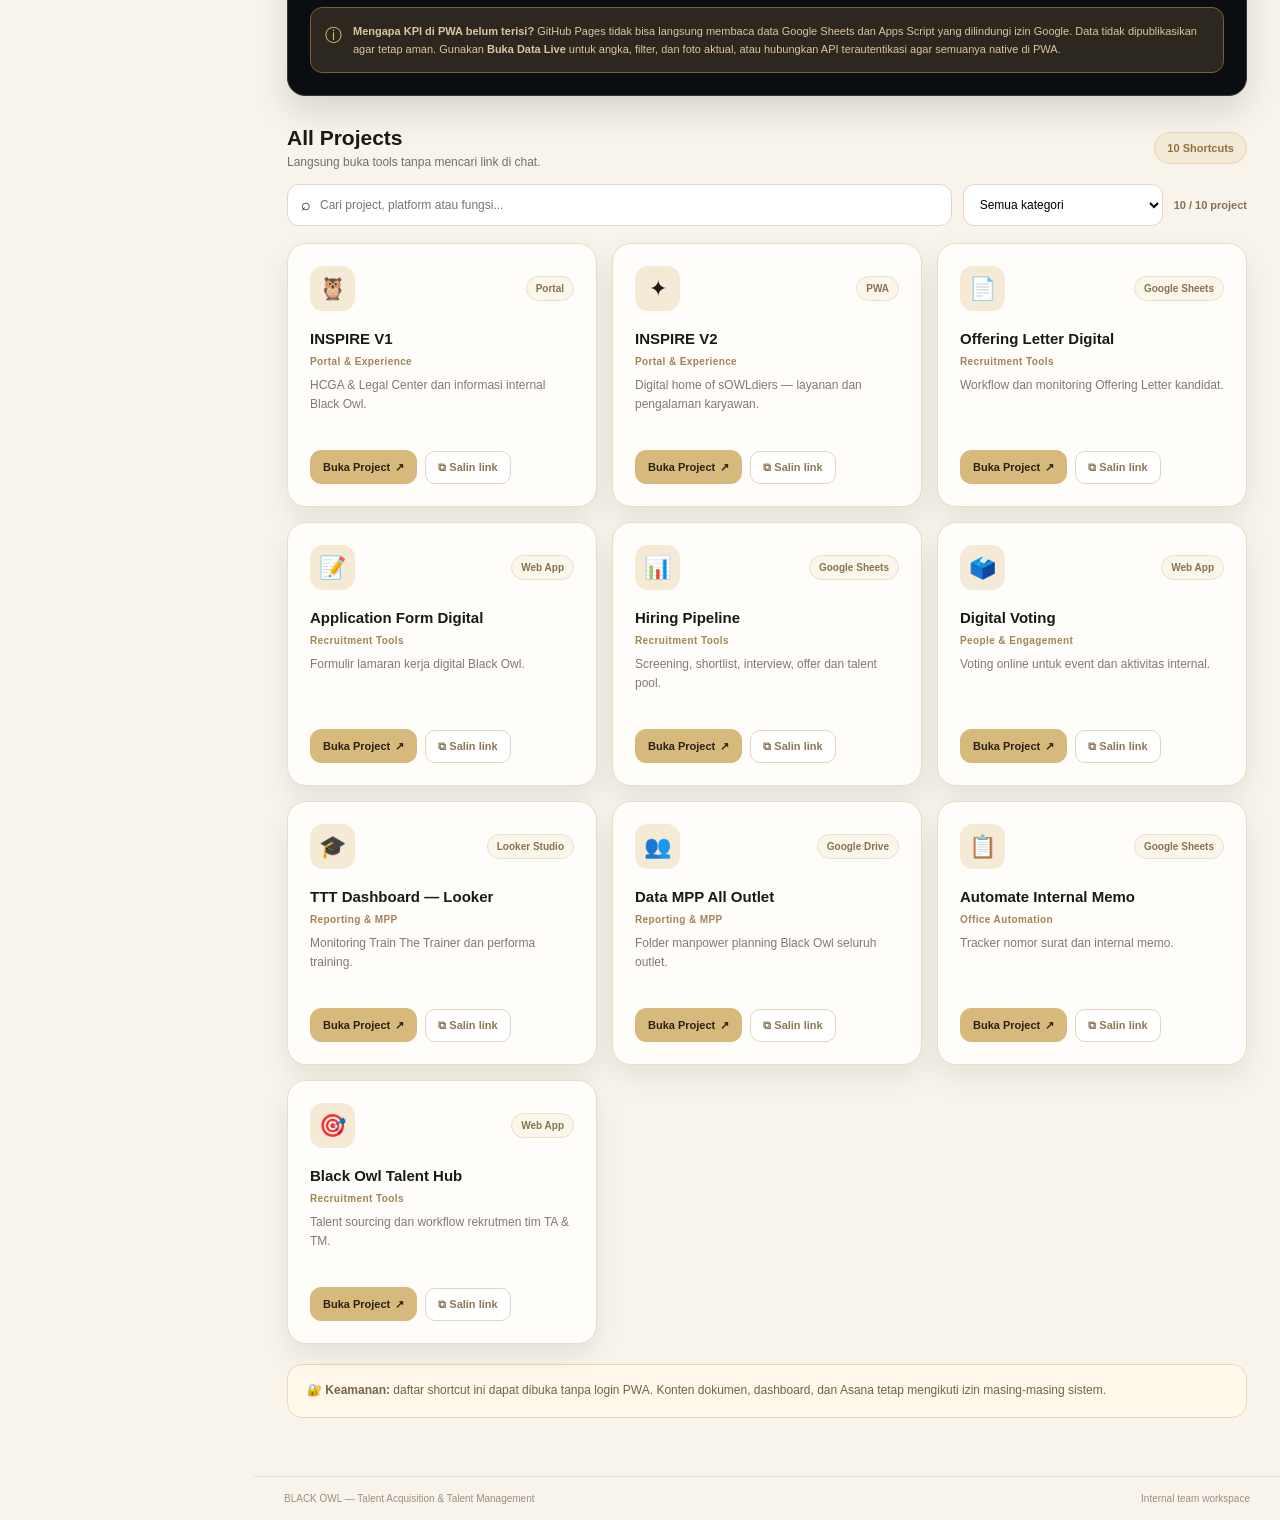
==== commit 985854b4: "Load protected native Weekly MoM application module" ====
--- a/index.html
+++ b/index.html
@@ -18,6 +18,7 @@
   <script src="https://accounts.google.com/gsi/client" async defer></script>
   <script src="./config.js" defer></script>
   <script src="./dashboard-live.js" defer></script>
+  <script src="./weekly-mom.js" defer></script>
   <script src="./app.js" defer></script>
 </head>
 <body>
--- a/styles.css
+++ b/styles.css
@@ -253,3 +253,33 @@
  .bo-view .live-frame-scroll iframe{min-width:740px}
  .bo-view .live-caption{padding:13px}
 }
+
+
+/* Connected Sheets live dashboard native controls */
+.bo-live-toolbar{display:flex;flex-wrap:wrap;align-items:center;justify-content:space-between;gap:11px;padding:16px;background:#151b1e;border:1px solid #364449;border-radius:14px;margin:18px 0 15px}
+.bo-live-title{min-width:170px;flex:1}.bo-live-title b{font-size:12px;color:#e7c889;letter-spacing:.06em}
+.bo-live-title small{font-size:10px;color:#a6bbc4;display:block;margin-top:5px;line-height:1.4}
+.bo-live-filters{display:flex;flex-wrap:wrap;align-items:end;gap:8px}
+.bo-live-filters label{color:#cbdce2;font-size:10px;display:grid;gap:6px}
+.bo-live-filters input{background:#0e1316;border:1px solid #35434a;border-radius:8px;padding:9px;color:#fff;font-size:11px;color-scheme:dark}
+.bo-live-filters button{border-radius:9px;padding:11px 13px;font-size:11px;font-weight:800;background:#d7b97c;color:#231d12;border:1px solid #a6854f;min-height:36px}
+.bo-live-filters button:first-of-type{background:#262f33;color:#e2eaed;border-color:#4b5c62}
+.bo-live-filters button:disabled{opacity:.55}
+.bo-live-state{width:100%;color:#efc184;background:#28251f;border:1px solid #63513a;padding:10px 12px;border-radius:8px;font-size:11px;line-height:1.6}
+.bo-live-state[data-state="ok"]{background:#13251c;color:#8ee0b3;border-color:#316246}
+.bo-live-state a{color:#f2d59b;text-decoration:underline;font-weight:750}
+.bo-update-title{display:flex;align-items:center;justify-content:space-between;gap:9px}
+.bo-update-title b{min-width:0;overflow-wrap:anywhere}
+.bo-status{white-space:nowrap;padding:5px 8px;border:1px solid #6b5737;background:#342b20;color:#e6c488;border-radius:15px;font-weight:800;font-size:9px}
+.bo-native-photo{background-position:center;background-size:cover;transition:background-image .2s ease}
+.bo-spotlight-next{background:#403323;border:1px solid #a88a56;color:#f8d69e;border-radius:9px;padding:9px 12px;font-weight:750;font-size:11px}
+@media(max-width:850px){
+ .bo-live-toolbar{padding:12px;gap:12px}
+ .bo-live-title{width:100%}
+ .bo-live-filters{width:100%}
+ .bo-live-filters label{flex:1;min-width:125px}
+ .bo-live-filters input{width:100%}
+ .bo-live-filters button{flex:1}
+ .bo-live-state{font-size:10px}
+ .bo-update-title{align-items:start}
+}
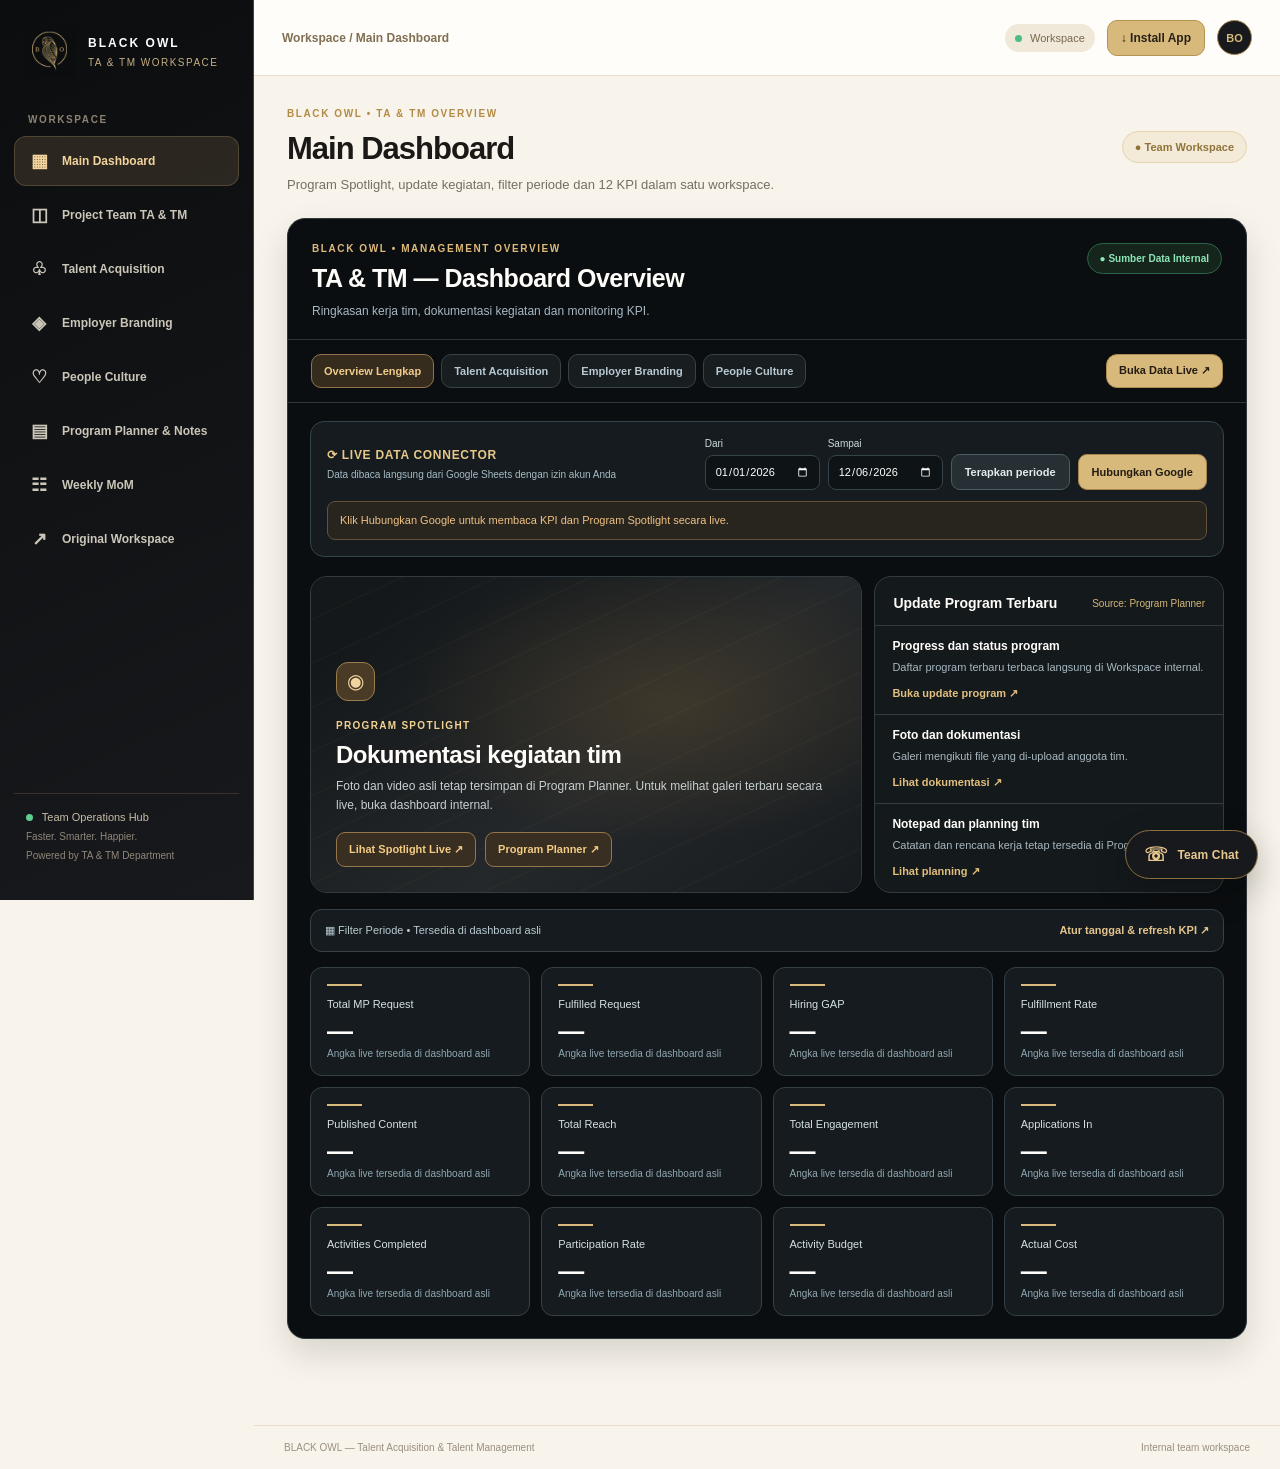
==== commit ee8df7e8: "Update footer attribution to TA & TM Department and default Main Dashboard breadcrumb" ====
--- a/index.html
+++ b/index.html
@@ -36,13 +36,13 @@
       <div class="side-footer">
         <div class="side-footer-brand"><span class="status-dot"></span> Team Operations Hub</div>
         <small>Faster. Smarter. Happier.</small>
-        <small>Powered by Black Owl People</small>
+        <small>Powered by TA & TM Department</small>
       </div>
     </aside>
     <div class="main-layout">
       <header class="topbar">
         <div class="mobile-title"><img src="./icon-64.png" alt=""><strong>BLACK OWL <em>TA & TM</em></strong></div>
-        <div class="breadcrumb" id="breadcrumb">Workspace / Project Team TA & TM</div>
+        <div class="breadcrumb" id="breadcrumb">Workspace / Main Dashboard</div>
         <div class="header-actions">
           <span class="live-indicator"><span></span> Workspace</span>
           <button type="button" id="installBtn" class="install-button" hidden>↓ Install App</button>
--- a/styles.css
+++ b/styles.css
@@ -283,3 +283,52 @@
  .bo-live-state{font-size:10px}
  .bo-update-title{align-items:start}
 }
+
+
+/* Black Owl Weekly MoM — private data viewer */
+.mom-native{background:#0c0f11;color:#fff;border:1px solid #3b3730;border-radius:20px;overflow:hidden;box-shadow:0 18px 55px rgba(0,0,0,.12)}
+.mom-topbar{background:linear-gradient(110deg,#131719,#24211a);display:flex;justify-content:space-between;gap:18px;align-items:center;padding:27px;border-bottom:1px solid #39342a}
+.mom-eyebrow{font-size:10px;font-weight:800;letter-spacing:.16em;color:#d7b97c}
+.mom-topbar h2{font-size:27px;letter-spacing:-.6px;margin:11px 0 7px}
+.mom-topbar p{color:#b9c2c5;font-size:12px;line-height:1.6;margin:0;max-width:680px}
+.mom-top-actions{display:flex;align-items:center;gap:9px;flex-wrap:wrap}
+.mom-native .button.secondary{color:#e7d5b8;border-color:#65583e}
+.mom-status{margin:15px 21px 0;padding:11px 14px;border:1px solid #715937;background:#312b22;color:#eaca8c;border-radius:10px;font-size:11px;line-height:1.6}
+.mom-status[data-ok="true"]{color:#9ce3c1;border-color:#2a6546;background:#14251c}
+.mom-toolbar{padding:19px 21px 16px;display:flex;gap:11px;align-items:center;flex-wrap:wrap}
+.mom-search{background:#141a1d;border:1px solid #3a4649;border-radius:10px;display:flex;align-items:center;padding:0 12px;color:#acb6bc;flex:1;min-width:240px}
+.mom-search input{padding:12px;background:none;color:#fff;border:0;outline:0;min-width:0;flex:1;font-size:12px}
+.mom-toolbar select{padding:12px;background:#141a1d;color:#fff;border:1px solid #3a4649;border-radius:10px;min-width:150px;font-size:12px}
+#momCount{font-size:11px;color:#d7b97c;font-weight:700}
+.mom-layout{display:grid;grid-template-columns:300px minmax(0,1fr);height:660px;min-height:340px;border-top:1px solid #333c3f}
+.mom-list{min-height:0;overflow:auto;padding:12px;border-right:1px solid #333c3f;background:#101518}
+.mom-list-item{width:100%;display:flex;flex-direction:column;gap:7px;text-align:left;padding:14px;border:1px solid #333d40;border-radius:11px;background:#181f22;color:#e7eaf0;margin-bottom:8px}
+.mom-list-item:hover{border-color:#78633f}
+.mom-list-item.active{background:#322b20;border-color:#ba995f}
+.mom-list-item .mom-date{font-size:10px;color:#dabb7d}
+.mom-list-item b{font-size:12px;line-height:1.45}
+.mom-excerpt{font-size:10px;color:#adbec5;line-height:1.5}
+.mom-detail{min-width:0;overflow:auto;background:#151a1d;padding:24px 27px}
+.mom-document-head{padding-bottom:18px;border-bottom:1px solid #3a4347;margin-bottom:19px}
+.mom-document-date{color:#d7b97c;letter-spacing:.08em;font-size:11px;font-weight:800}
+.mom-document-head h2{font-size:22px;line-height:1.2;margin:9px 0}
+.mom-author{font-size:11px;color:#98abb4}
+.mom-document-body{font-family:inherit;color:#d5e0e4;font-size:12px;line-height:1.75}
+.mom-note-paragraph{white-space:pre-wrap;overflow-wrap:anywhere;margin:0 0 17px}
+.mom-section-title{font-size:13px;color:#e1ba77;letter-spacing:.02em;margin:20px 0 8px;padding:10px 0 5px;border-bottom:1px solid #353f43}
+.mom-document-footer{padding-top:13px;border-top:1px solid #384346;margin-top:20px}
+.mom-document-footer a{color:#e5c488;font-size:12px;font-weight:800}
+.mom-empty{color:#9fb0b8;font-size:12px;line-height:1.6;padding:20px}
+.mom-disclaimer{background:#13181a;border-top:1px solid #333d41;color:#9fabb0;font-size:10px;margin:0;padding:13px 21px;line-height:1.7}
+@media(max-width:850px){
+ .mom-topbar{padding:20px 15px;display:block}
+ .mom-topbar h2{font-size:24px}
+ .mom-top-actions{margin-top:16px}
+ .mom-toolbar{padding:12px}
+ .mom-search{width:100%;flex-basis:100%}
+ .mom-layout{display:flex;flex-direction:column;height:auto;min-height:0}
+ .mom-list{max-height:235px;overflow:auto;border-right:0;border-bottom:1px solid #333c3f}
+ .mom-detail{min-height:340px;max-height:65vh;padding:19px 15px}
+ .mom-native{border-radius:14px}
+ .mom-disclaimer{padding:13px}
+}
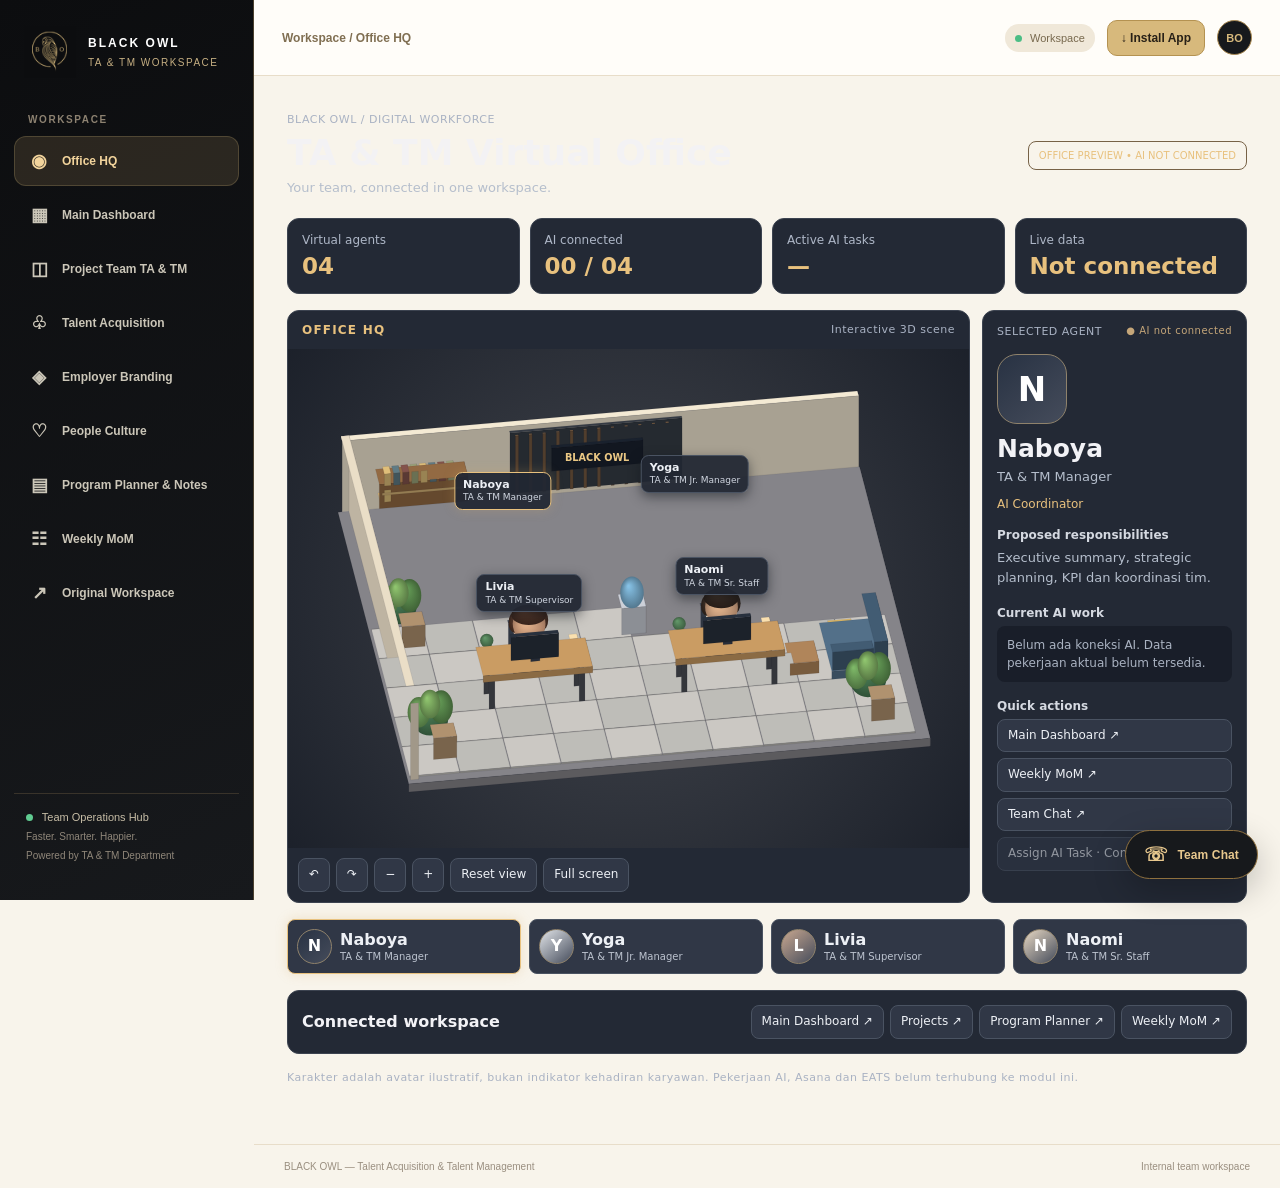
==== commit 6c0b8ac1: "Add interactive Office HQ preview to TA & TM Workspace" ====
--- a/index.html
+++ b/index.html
@@ -15,10 +15,13 @@
   <link rel="icon" type="image/png" sizes="192x192" href="./icon-192.png">
   <link rel="apple-touch-icon" sizes="180x180" href="./icon-180.png">
   <link rel="stylesheet" href="./styles.css">
+  <link rel="stylesheet" href="./office-hq.css">
   <script src="https://accounts.google.com/gsi/client" async defer></script>
   <script src="./config.js" defer></script>
   <script src="./dashboard-live.js" defer></script>
   <script src="./weekly-mom.js" defer></script>
+  <script src="./planner-live.js" defer></script>
+  <script src="./office-hq.js" defer></script>
   <script src="./app.js" defer></script>
 </head>
 <body>
--- a/styles.css
+++ b/styles.css
@@ -332,3 +332,107 @@
  .mom-native{border-radius:14px}
  .mom-disclaimer{padding:13px}
 }
+
+
+/* Native Program Planner & Notes — Google Sheets live */
+.planner-native{background:#0b0e10;color:#f4f0e9;border:1px solid #39352f;border-radius:20px;overflow:hidden;box-shadow:0 16px 46px #0002}
+.planner-native *{box-sizing:border-box}
+.planner-hero{display:flex;align-items:center;justify-content:space-between;gap:19px;padding:26px;background:radial-gradient(circle at 98% 0%,#4537256a,transparent 42%),linear-gradient(115deg,#17191a,#242320);border-bottom:1px solid #454138}
+.planner-eyebrow{color:#d7b97c;font-weight:900;letter-spacing:.13em;font-size:10px}
+.planner-hero h2{font-size:26px;margin:10px 0 8px;letter-spacing:-.6px}
+.planner-hero p{font-size:12px;line-height:1.6;margin:0;color:#b6c4c8;max-width:640px}
+.planner-hero-actions{display:flex;align-items:center;justify-content:flex-end;flex-wrap:wrap;gap:9px}
+.planner-btn{padding:11px 14px;border-radius:10px;border:1px solid #6e604b;font-size:11px;font-weight:850;min-height:39px}
+.planner-btn.gold{background:#d7b97c;border-color:#b68f54;color:#211a12}
+.planner-btn.outline{background:#22292c;border-color:#56616a;color:#e3e9ea}
+.planner-btn.ghost{background:#30281f;border-color:#8a6e42;color:#ead0a5}
+.planner-btn:disabled{opacity:.5}
+.planner-live-status{margin:17px 20px 4px;background:#332a20;border:1px solid #7a5d39;border-radius:10px;padding:11px 14px;color:#f0cd95;font-size:11px;line-height:1.6}
+.planner-live-status[data-ok="true"]{background:#152c1f;border-color:#377657;color:#a5e9ca}
+.planner-stats{display:grid;grid-template-columns:repeat(4,minmax(0,1fr));gap:11px;margin:19px 20px}
+.planner-stat{background:#151b1f;border:1px solid #344047;border-radius:12px;padding:17px;display:grid;gap:9px}
+.planner-stat strong{font-size:27px;color:#fff}.planner-stat span{font-size:11px;color:#a9bfc8}
+.planner-tabs{margin:0 20px;border-bottom:1px solid #455057;display:flex;gap:7px}
+.planner-tabs button{background:transparent;color:#a8bcc6;border:0;border-bottom:2px solid transparent;padding:13px 16px;font-size:12px;font-weight:850}
+.planner-tabs button.active{color:#e7c285;border-bottom-color:#d7b97c}
+.planner-controls{padding:18px 20px 8px;display:flex;flex-wrap:wrap;gap:9px;align-items:center}
+.planner-controls select{font-size:11px;min-width:145px;background:#151b1d;color:#e5ebee;border:1px solid #36444a;padding:12px;border-radius:9px}
+.planner-search{display:flex;align-items:center;gap:9px;flex:1;min-width:220px;background:#151b1d;border:1px solid #36444a;border-radius:9px;padding:0 12px;color:#afc1c7}
+.planner-search input{flex:1;min-width:0;border:0;outline:none;background:transparent;color:#fff;font-size:12px;padding:12px 0}
+.planner-switch{display:flex;border:1px solid #495151;border-radius:10px;padding:4px;gap:4px}
+.planner-switch button{border:0;background:transparent;color:#aec0c8;padding:8px 10px;border-radius:8px;font-size:11px}
+.planner-switch button.active{background:#473824;color:#ecd19a;font-weight:850}
+.planner-count{padding:8px 22px;font-size:11px;color:#c1ae8b}
+.planner-list{padding:10px 20px 25px;display:grid;grid-template-columns:repeat(2,minmax(0,1fr));gap:13px}
+.planner-board{padding:10px 20px 25px;display:flex;align-items:flex-start;gap:13px;overflow-x:auto}
+.planner-board-column{flex:none;width:min(330px,85vw);display:grid;gap:11px;background:#11171a;padding:12px;border-radius:13px;border:1px solid #343f43}
+.planner-board-column h3{margin:0;font-size:12px;display:flex;justify-content:space-between;gap:10px;color:#eac787}
+.planner-board-column h3 span{color:#a9b8bb}
+.planner-program-card{background:#151b1e;border:1px solid #364146;border-radius:14px;padding:18px;min-width:0;display:flex;flex-direction:column;gap:10px}
+.planner-program-heading,.planner-program-meta,.planner-card-footer{display:flex;gap:9px;align-items:center;justify-content:space-between;flex-wrap:wrap}
+.planner-pill{background:#3e3222;border:1px solid #806744;border-radius:99px;padding:5px 9px;color:#edc889;font-size:10px;font-weight:800}
+.planner-priority{font-size:10px;color:#adc2ca}
+.planner-program-card h3{font-size:17px;margin:0;color:#fff;line-height:1.4}
+.planner-workstream{font-size:11px;color:#d1b27a;margin:0}
+.planner-card-brief{font-size:12px;line-height:1.6;color:#aebfc6;margin:0;flex:1;min-height:34px}
+.planner-program-meta{justify-content:flex-start;color:#a8c0c7;font-size:10px}
+.planner-meter{height:4px;background:#424548;border-radius:7px;overflow:hidden;margin-top:5px}
+.planner-meter i{display:block;height:100%;background:#d7b97c}
+.planner-card-footer{font-size:11px;color:#d7b97c}
+.planner-card-footer button{border:1px solid #806743;border-radius:9px;color:#ebca8e;font-weight:800;background:#32291f;padding:9px 12px;font-size:11px}
+.planner-empty{text-align:center;color:#afc4cb;font-size:12px;padding:40px 15px;border:1px dashed #57626a;border-radius:13px;grid-column:1/-1}
+.planner-notepad{padding:27px 20px 30px}
+.planner-notes-head{display:flex;justify-content:space-between;align-items:center;gap:17px;margin-bottom:15px}
+.planner-notes-head h2{font-size:19px;margin:9px 0}
+.planner-notes-head p{font-size:12px;color:#b3c5c9;margin:0}
+.planner-notes-actions{display:flex;flex-wrap:wrap;align-items:center;gap:9px}
+.planner-notes-actions select{color:#fff;background:#161d20;border:1px solid #4a575d;border-radius:9px;padding:12px;min-width:170px;font-size:11px}
+.planner-notepad textarea{display:block;width:100%;resize:vertical;min-height:250px;background:#0d1215;border:1px solid #3d484f;color:#f6f1e9;padding:17px;border-radius:12px;font-size:13px;line-height:1.8}
+.planner-notes-meta{font-size:10px;color:#adbec5;padding:13px 4px}
+.planner-lock-scroll{overflow:hidden}
+.planner-modal{position:fixed;inset:0;z-index:200;background:#000c;display:flex;justify-content:center;align-items:center;padding:18px}
+.planner-modal-panel{width:min(100%,1030px);max-height:min(89dvh,900px);overflow-y:auto;background:#151a1e;border-radius:20px;color:#fff;border:1px solid #51534f;box-shadow:0 25px 85px #0007;overscroll-behavior:contain}
+.planner-modal-head{display:flex;align-items:flex-start;justify-content:space-between;gap:15px;padding:25px 28px;border-bottom:1px solid #3d474b;position:sticky;top:0;background:#151a1e;z-index:3}
+.planner-modal-head h2{font-size:21px;margin:10px 0 6px}
+.planner-modal-head p{font-size:11px;color:#aab8bf;margin:0}
+.planner-modal-close{background:#252b2e;color:#fff;border:1px solid #444d50;border-radius:10px;padding:9px}
+#plannerForm{padding:22px 28px}
+.planner-form-grid{display:grid;grid-template-columns:1fr 1fr;gap:15px 17px}
+.planner-form-grid label{font-size:11px;font-weight:800;color:#bfced4;display:grid;gap:7px}
+.planner-form-grid input,.planner-form-grid select,.planner-form-grid textarea{background:#0e1316;color:#fff;border:1px solid #415059;border-radius:9px;padding:12px;font-size:12px;outline-offset:2px;min-width:0;width:100%;resize:vertical;font-weight:400}
+.planner-form-grid [type="range"]{accent-color:#d7b97c}
+.planner-form-grid [type="date"]{color-scheme:dark}
+.planner-span-2{grid-column:1/-1}
+.planner-form-section{color:#dfb976;font-size:11px;font-weight:900;letter-spacing:.04em;padding:16px 0 5px}
+.planner-media-list{display:grid;grid-template-columns:repeat(2,minmax(0,1fr));gap:10px}
+.planner-media-item{border-radius:11px;background:#101619;border:1px solid #3b474c;overflow:hidden}
+.planner-media-image{display:block;width:100%;aspect-ratio:16/9;object-fit:cover;background:#242829}
+.planner-media-video{padding:35px;color:#e3c38a}
+.planner-media-info{display:grid;gap:6px;padding:12px}
+.planner-media-info b{font-size:11px}.planner-media-info span{font-size:10px;color:#adc0c7}
+.planner-media-info a{font-size:11px;color:#efcc8b;font-weight:800}
+.planner-note-small,.planner-media-hint{font-size:11px;color:#adbdc4;line-height:1.6}
+.planner-media-hint{margin:14px 0}
+.planner-modal-footer{border-top:1px solid #3a4448;padding:18px 0 0;display:flex;justify-content:flex-end;flex-wrap:wrap;gap:10px}
+@media(max-width:1050px){.planner-list{grid-template-columns:1fr}}
+@media(max-width:850px){
+ .planner-hero{padding:20px 15px;align-items:stretch;flex-direction:column}
+ .planner-hero-actions{justify-content:flex-start}
+ .planner-stats{grid-template-columns:repeat(2,minmax(0,1fr));margin:14px 11px;gap:8px}
+ .planner-stat{padding:13px}.planner-stat strong{font-size:23px}
+ .planner-tabs{margin:0 11px}
+ .planner-controls{padding:15px 11px 8px}
+ .planner-controls select{flex:1;min-width:130px}
+ .planner-search{flex-basis:100%}
+ .planner-list,.planner-board{padding:8px 11px 19px}
+ .planner-notepad{padding:21px 11px}.planner-notes-head{display:block}
+ .planner-notes-actions{margin-top:13px}.planner-notes-actions select{flex:1}
+ .planner-modal{padding:0}
+ .planner-modal-panel{width:100%;max-height:100dvh;height:100dvh;border:0;border-radius:0}
+ .planner-modal-head{padding:19px 15px}
+ #plannerForm{padding:17px 15px}
+ .planner-form-grid{grid-template-columns:1fr;gap:13px}.planner-span-2{grid-column:auto}
+ .planner-media-list{grid-template-columns:1fr}
+ .planner-modal-footer{justify-content:stretch}
+ .planner-modal-footer .planner-btn{flex:1}
+}
--- a/office-hq.css
+++ b/office-hq.css
@@ -0,0 +1 @@
+.vo-root{--vo-gold:#e8c17e;--vo-line:#3c4350;--vo-card:#232935;color:#f2f2f6;font-family:system-ui,sans-serif;display:grid;gap:16px}.vo-root *{box-sizing:border-box}.vo-heading{display:flex;align-items:center;justify-content:space-between;gap:16px}.vo-heading small,.vo-roomhead span,.vo-paneltop,.vo-note{color:#a9b2c3;font-size:11px;letter-spacing:.045em}.vo-heading h2{font-size:clamp(22px,3vw,36px);margin:5px 0;color:#f3f2f4}.vo-heading p,.vo-panel p{color:#b5becc;margin:4px 0;line-height:1.55;font-size:13px}.vo-mode{font-size:10px;color:var(--vo-gold);border:1px solid #776247;border-radius:8px;padding:8px 10px;white-space:nowrap}.vo-metrics{display:grid;grid-template-columns:repeat(4,minmax(0,1fr));gap:10px}.vo-metrics>div,.vo-room,.vo-panel,.vo-shortcuts{background:var(--vo-card);border:1px solid var(--vo-line);border-radius:12px;padding:14px;min-width:0}.vo-metrics small{display:block;color:#aeb7c7;font-size:12px}.vo-metrics b{display:block;color:var(--vo-gold);font-size:clamp(14px,2vw,23px);margin-top:6px}.vo-grid{display:grid;grid-template-columns:minmax(0,1fr) minmax(210px,265px);gap:12px}.vo-room{padding:0;overflow:hidden}.vo-roomhead{display:flex;justify-content:space-between;padding:12px 14px;gap:8px}.vo-roomhead b{color:var(--vo-gold);font-size:12px;letter-spacing:.1em}.vo-stage{height:clamp(320px,39vw,560px);position:relative;overflow:hidden;background:#171c27}.vo-stage canvas,.vo-labels{position:absolute;inset:0;width:100%;height:100%}.vo-labels{pointer-events:none}.vo-root button{font:inherit;cursor:pointer;border:1px solid #4a5362;color:#edf0f5;background:#303746;border-radius:8px;padding:8px 10px;line-height:1.3}.vo-root button:hover:not(:disabled),.vo-root button:focus-visible{border-color:var(--vo-gold);outline-color:var(--vo-gold)}.vo-root button:disabled{opacity:.55;cursor:not-allowed}.vo-root .vo-pin{position:absolute;transform:translate(-50%,-50%);pointer-events:auto;background:#222733ee;box-shadow:0 4px 12px #10141a80;padding:5px 8px;white-space:nowrap;text-align:left;font-size:11px}.vo-pin strong,.vo-pin small{display:block}.vo-pin small{font-size:9px;color:#d0d6e0}.vo-root .vo-pin.active,.vo-root .vo-member.active{border-color:var(--vo-gold);box-shadow:0 0 12px #d4a96342}.vo-controls{display:flex;flex-wrap:wrap;gap:6px;padding:10px}.vo-controls button{font-size:12px}.vo-paneltop{display:flex;flex-wrap:wrap;justify-content:space-between;gap:6px}.vo-offline{color:#c5a679;font-size:10px}.vo-avatar,.vo-initial{display:grid;place-items:center;background:linear-gradient(140deg,var(--avatar),#454c5b);color:white;border:1px solid #8f826b;font-weight:800}.vo-avatar{width:70px;height:70px;border-radius:20px;font-size:34px;margin:16px 0 10px}.vo-panel h3{font-size:25px;margin:0}.vo-job{color:var(--vo-gold);font-size:12px;margin:10px 0}.vo-panel h4{font-size:12px;color:#d5d9e1;margin:17px 0 6px}.vo-empty{font-size:12px;color:#aab3c2;background:#191e29;border-radius:8px;padding:10px;line-height:1.5}.vo-actions{display:grid;gap:6px}.vo-actions button{text-align:left;font-size:12px}.vo-team{display:grid;grid-template-columns:repeat(4,minmax(0,1fr));gap:8px}.vo-root .vo-member{display:flex;align-items:center;text-align:left;gap:8px;padding:9px;min-width:0}.vo-member b,.vo-member small{display:block;overflow-wrap:anywhere}.vo-member small{font-size:10px;color:#bdc4d0}.vo-initial{height:35px;width:35px;flex:0 0 35px;border-radius:50%}.vo-shortcuts{display:flex;align-items:center;flex-wrap:wrap;justify-content:space-between;gap:10px}.vo-shortcuts div{display:flex;gap:6px;flex-wrap:wrap}.vo-shortcuts button{font-size:12px}.vo-note{margin:0;line-height:1.5}.vo-root:fullscreen,.vo-root.vo-expanded{overflow:auto;background:#151923;padding:20px}.vo-root.vo-expanded{position:fixed;inset:0;z-index:9999}.vo-root:fullscreen .vo-stage{height:min(65vh,700px)}@media(max-width:1000px){.vo-grid{grid-template-columns:minmax(0,1fr)}.vo-panel{display:block}.vo-stage{height:clamp(320px,55vw,560px)}}@media(max-width:600px){.vo-heading{align-items:flex-start;flex-direction:column;gap:5px}.vo-metrics,.vo-team{grid-template-columns:repeat(2,minmax(0,1fr))}.vo-stage{height:350px}.vo-pin small{display:none}.vo-root .vo-pin{padding:5px;font-size:10px}.vo-metrics>div{padding:10px}}
